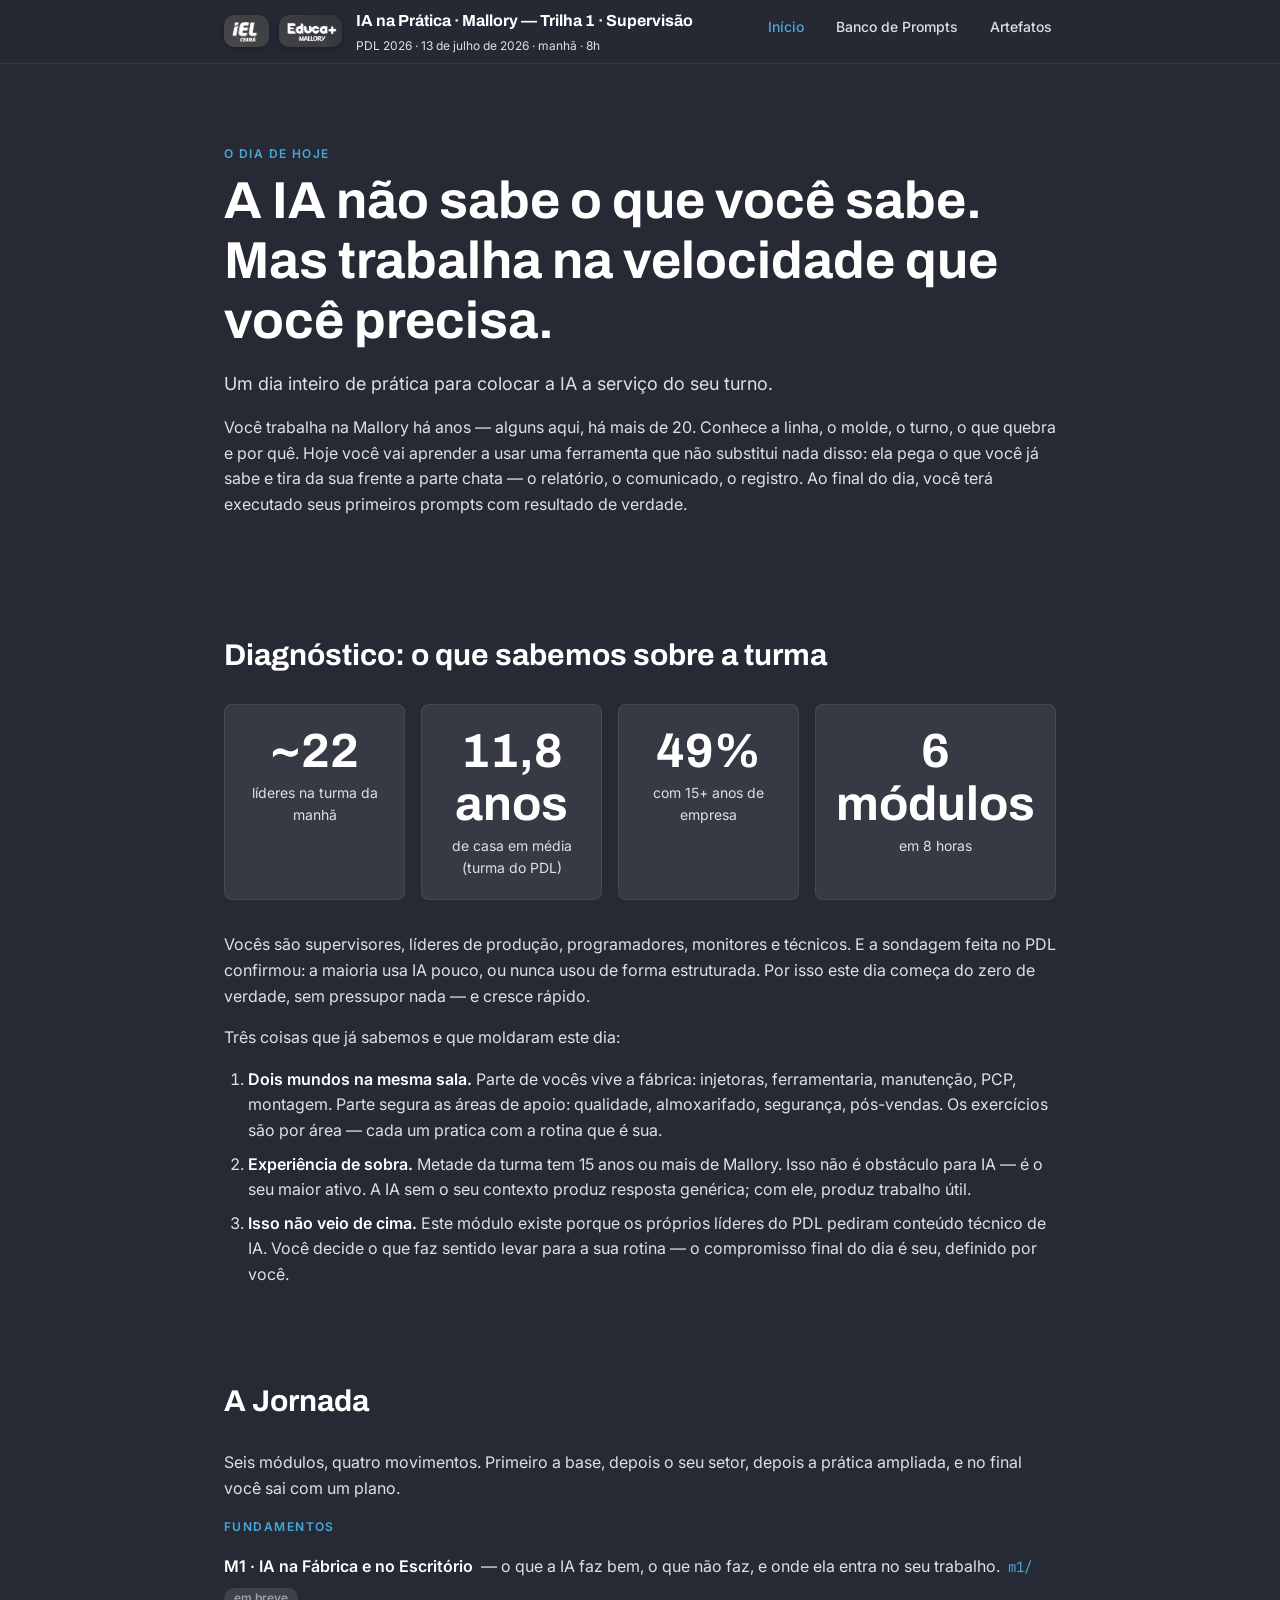
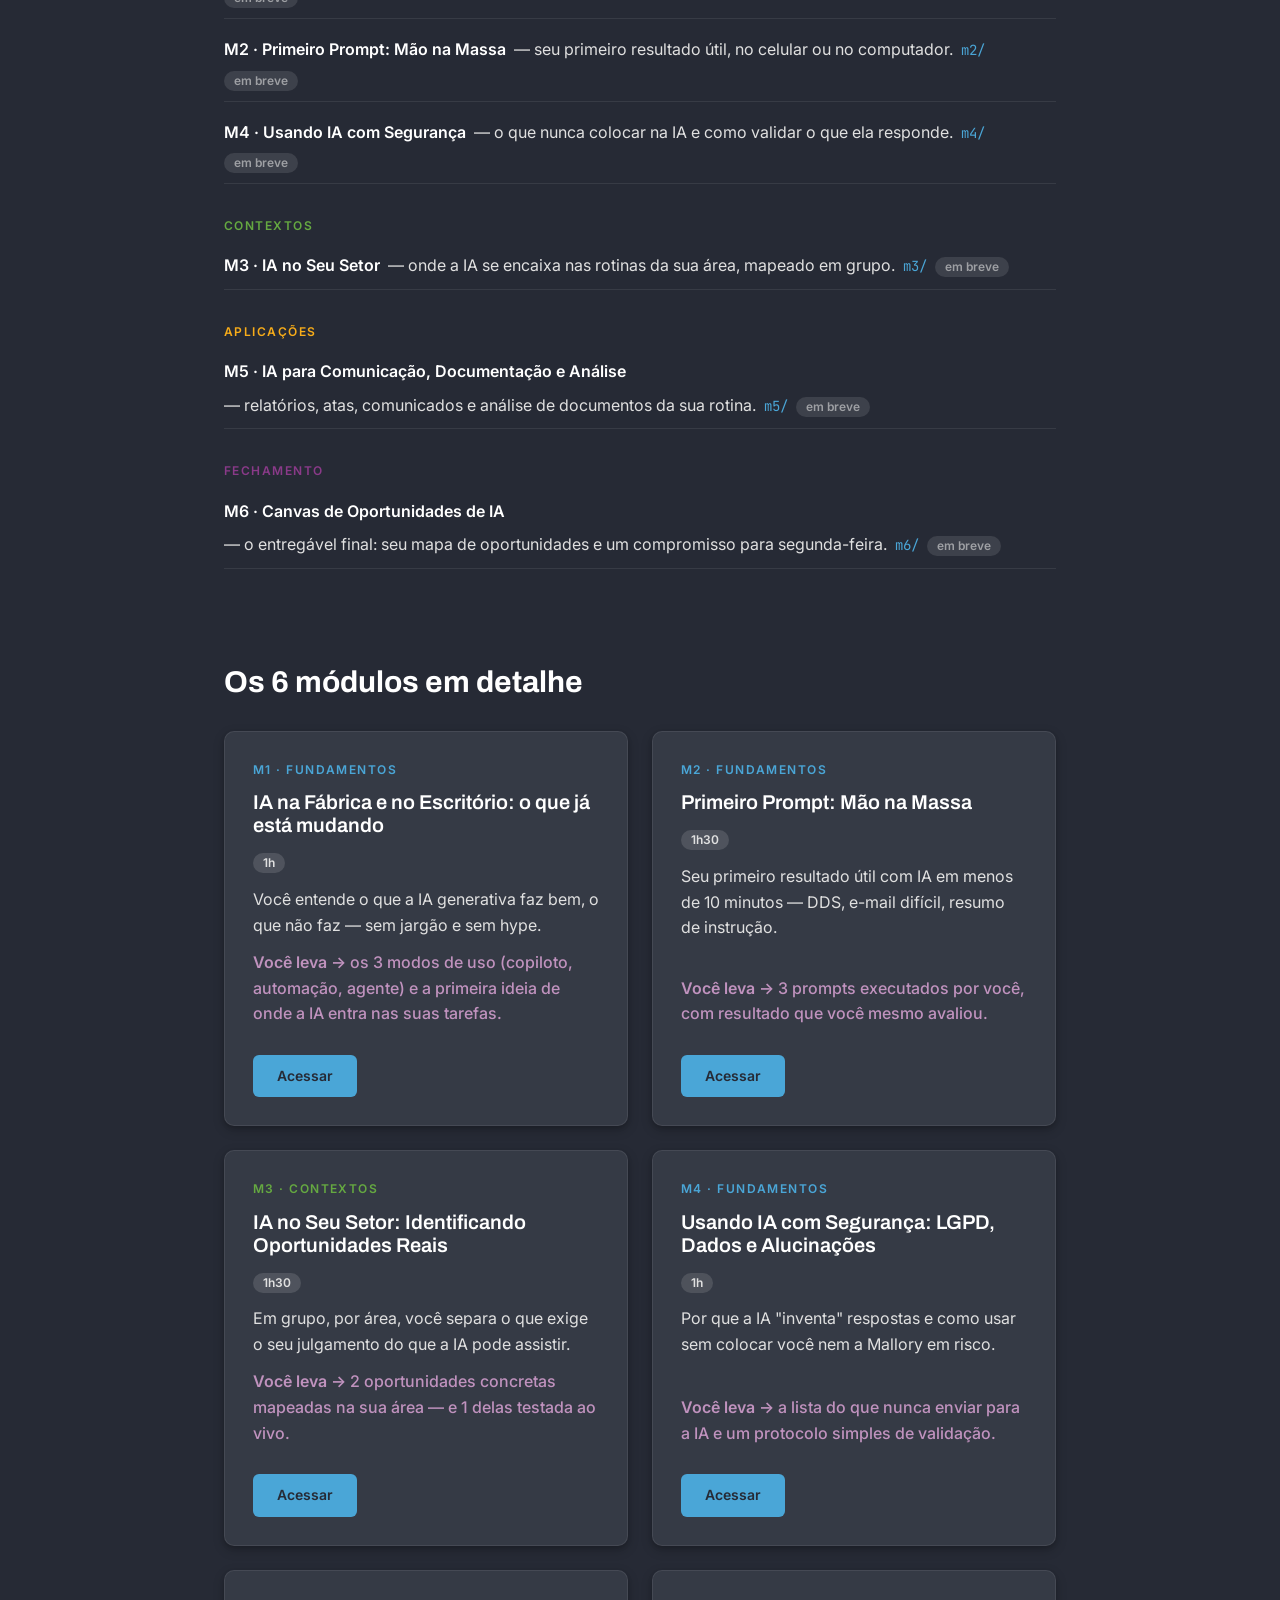
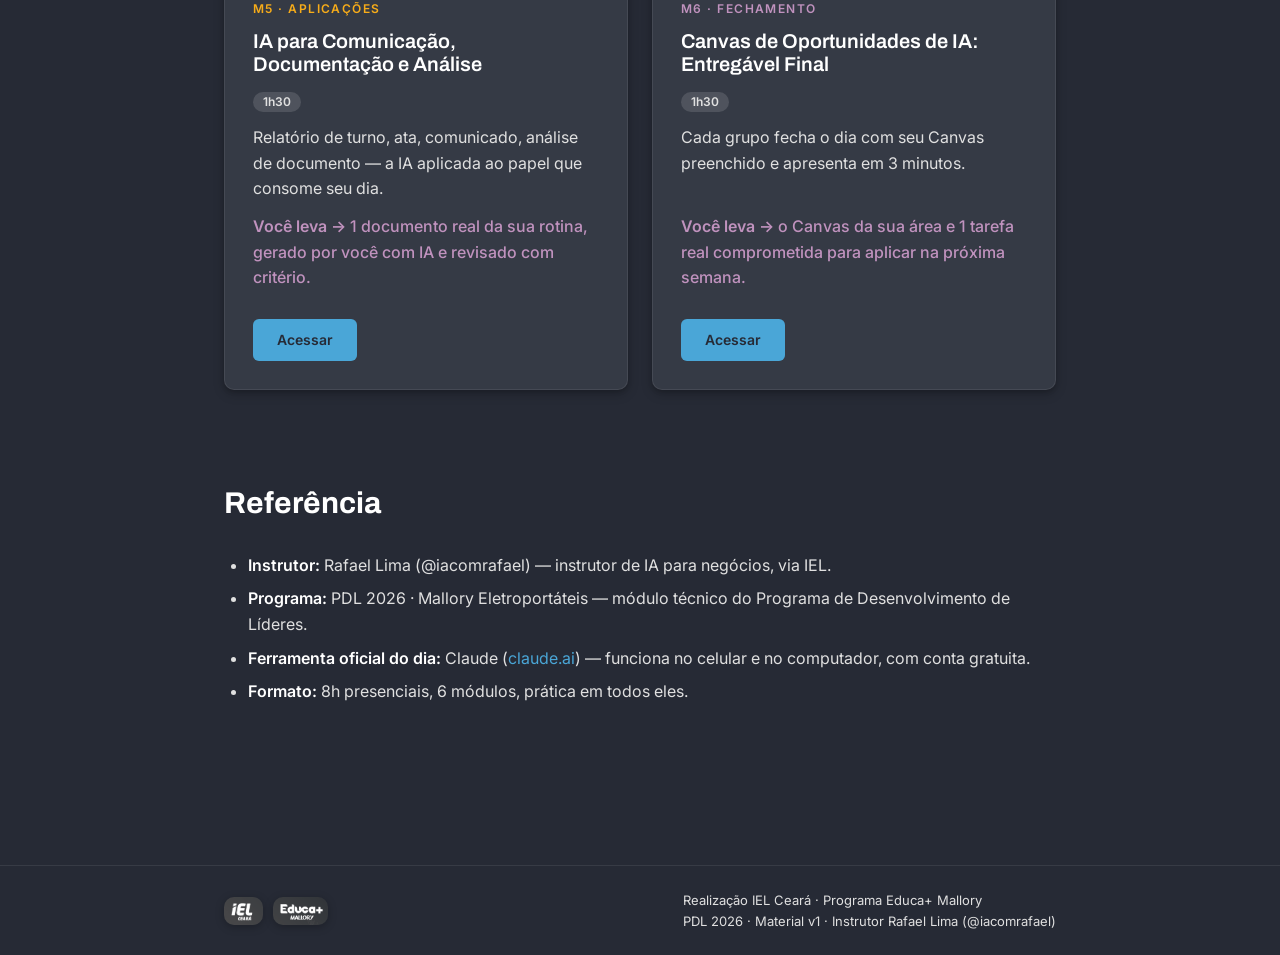
==== index.html @ e2098b71 "chore: primeiro commit — hub, M1, banco de prompts, novo preto Slate, logos IEL/Educa+ Mallory" ====
<!DOCTYPE html>
<html lang="pt-BR">
<head>
  <meta charset="UTF-8">
  <meta name="viewport" content="width=device-width, initial-scale=1.0">
  <title>IA na Prática · Trilha 1 — Supervisão · Mallory PDL 2026</title>
  <link rel="preconnect" href="https://fonts.googleapis.com">
  <link rel="preconnect" href="https://fonts.gstatic.com" crossorigin>
  <link rel="stylesheet" href="https://fonts.googleapis.com/css2?family=Archivo:wght@600;700&family=Inter:wght@400;500;600&family=JetBrains+Mono:wght@400&display=swap">
  <link rel="stylesheet" href="assets/style.css">
</head>
<body>

<header class="site-header">
  <div class="container">
    <div class="site-brand">
      <div class="site-logos">
        <img src="assets/logos/iel-ceara.png" alt="IEL Ceará">
        <img src="assets/logos/educa-mais-mallory.png" alt="Educa+ Mallory">
      </div>
      <div class="site-brand-text">
        <a href="./">IA na Prática · Mallory — Trilha 1 · Supervisão</a>
        <span class="site-meta">PDL 2026 · 13 de julho de 2026 · manhã · 8h</span>
      </div>
    </div>
    <button class="nav-toggle" aria-expanded="false" aria-controls="site-nav">Menu</button>
    <nav class="site-nav" id="site-nav" aria-label="Navegação principal">
      <ul>
        <li><a href="./" aria-current="page">Início</a></li>
        <li><a href="banco-de-prompts/">Banco de Prompts</a></li>
        <li><a href="artefatos/">Artefatos</a></li>
      </ul>
    </nav>
  </div>
</header>

<main>
  <div class="container">

    <section class="section hero hub-hero">
      <span class="eyebrow">O dia de hoje</span>
      <h1>A IA não sabe o que você sabe. Mas trabalha na velocidade que você precisa.</h1>
      <p class="lead">Um dia inteiro de prática para colocar a IA a serviço do seu turno.</p>
      <p>Você trabalha na Mallory há anos — alguns aqui, há mais de 20. Conhece a linha, o molde, o turno, o que quebra e por quê. Hoje você vai aprender a usar uma ferramenta que não substitui nada disso: ela pega o que você já sabe e tira da sua frente a parte chata — o relatório, o comunicado, o registro. Ao final do dia, você terá executado seus primeiros prompts com resultado de verdade.</p>
    </section>

    <section class="section">
      <h2>Diagnóstico: o que sabemos sobre a turma</h2>

      <div class="stats-grid">
        <div class="stat">
          <span class="stat-number">~22</span>
          <span class="stat-label">líderes na turma da manhã</span>
        </div>
        <div class="stat">
          <span class="stat-number">11,8 anos</span>
          <span class="stat-label">de casa em média (turma do PDL)</span>
        </div>
        <div class="stat">
          <span class="stat-number">49%</span>
          <span class="stat-label">com 15+ anos de empresa</span>
        </div>
        <div class="stat">
          <span class="stat-number">6 módulos</span>
          <span class="stat-label">em 8 horas</span>
        </div>
      </div>

      <p>Vocês são supervisores, líderes de produção, programadores, monitores e técnicos. E a sondagem feita no PDL confirmou: a maioria usa IA pouco, ou nunca usou de forma estruturada. Por isso este dia começa do zero de verdade, sem pressupor nada — e cresce rápido.</p>

      <p>Três coisas que já sabemos e que moldaram este dia:</p>

      <ol>
        <li><strong>Dois mundos na mesma sala.</strong> Parte de vocês vive a fábrica: injetoras, ferramentaria, manutenção, PCP, montagem. Parte segura as áreas de apoio: qualidade, almoxarifado, segurança, pós-vendas. Os exercícios são por área — cada um pratica com a rotina que é sua.</li>
        <li><strong>Experiência de sobra.</strong> Metade da turma tem 15 anos ou mais de Mallory. Isso não é obstáculo para IA — é o seu maior ativo. A IA sem o seu contexto produz resposta genérica; com ele, produz trabalho útil.</li>
        <li><strong>Isso não veio de cima.</strong> Este módulo existe porque os próprios líderes do PDL pediram conteúdo técnico de IA. Você decide o que faz sentido levar para a sua rotina — o compromisso final do dia é seu, definido por você.</li>
      </ol>
    </section>

    <section class="section">
      <h2>A Jornada</h2>
      <p>Seis módulos, quatro movimentos. Primeiro a base, depois o seu setor, depois a prática ampliada, e no final você sai com um plano.</p>

      <div class="jornada-grupo group-fundamentos">
        <span class="eyebrow">Fundamentos</span>
        <ul>
          <li><strong>M1 · IA na Fábrica e no Escritório</strong> — o que a IA faz bem, o que não faz, e onde ela entra no seu trabalho. <a href="m1/"><code>m1/</code></a> <span class="badge badge-em-breve">em breve</span></li>
          <li><strong>M2 · Primeiro Prompt: Mão na Massa</strong> — seu primeiro resultado útil, no celular ou no computador. <a href="m2/"><code>m2/</code></a> <span class="badge badge-em-breve">em breve</span></li>
          <li><strong>M4 · Usando IA com Segurança</strong> — o que nunca colocar na IA e como validar o que ela responde. <a href="m4/"><code>m4/</code></a> <span class="badge badge-em-breve">em breve</span></li>
        </ul>
      </div>

      <div class="jornada-grupo group-contextos">
        <span class="eyebrow">Contextos</span>
        <ul>
          <li><strong>M3 · IA no Seu Setor</strong> — onde a IA se encaixa nas rotinas da sua área, mapeado em grupo. <a href="m3/"><code>m3/</code></a> <span class="badge badge-em-breve">em breve</span></li>
        </ul>
      </div>

      <div class="jornada-grupo group-aplicacoes">
        <span class="eyebrow">Aplicações</span>
        <ul>
          <li><strong>M5 · IA para Comunicação, Documentação e Análise</strong> — relatórios, atas, comunicados e análise de documentos da sua rotina. <a href="m5/"><code>m5/</code></a> <span class="badge badge-em-breve">em breve</span></li>
        </ul>
      </div>

      <div class="jornada-grupo group-fechamento">
        <span class="eyebrow">Fechamento</span>
        <ul>
          <li><strong>M6 · Canvas de Oportunidades de IA</strong> — o entregável final: seu mapa de oportunidades e um compromisso para segunda-feira. <a href="m6/"><code>m6/</code></a> <span class="badge badge-em-breve">em breve</span></li>
        </ul>
      </div>
    </section>

    <section class="section">
      <h2>Os 6 módulos em detalhe</h2>

      <div class="cards-grid">

        <article class="card-modulo group-fundamentos">
          <span class="eyebrow">M1 · Fundamentos</span>
          <h3>IA na Fábrica e no Escritório: o que já está mudando</h3>
          <div><span class="badge">1h</span></div>
          <p class="promessa">Você entende o que a IA generativa faz bem, o que não faz — sem jargão e sem hype.</p>
          <p class="voce-leva"><strong>Você leva →</strong> os 3 modos de uso (copiloto, automação, agente) e a primeira ideia de onde a IA entra nas suas tarefas.</p>
          <a class="btn-primary" href="m1/">Acessar</a>
        </article>

        <article class="card-modulo group-fundamentos">
          <span class="eyebrow">M2 · Fundamentos</span>
          <h3>Primeiro Prompt: Mão na Massa</h3>
          <div><span class="badge">1h30</span></div>
          <p class="promessa">Seu primeiro resultado útil com IA em menos de 10 minutos — DDS, e-mail difícil, resumo de instrução.</p>
          <p class="voce-leva"><strong>Você leva →</strong> 3 prompts executados por você, com resultado que você mesmo avaliou.</p>
          <a class="btn-primary" href="m2/">Acessar</a>
        </article>

        <article class="card-modulo group-contextos">
          <span class="eyebrow">M3 · Contextos</span>
          <h3>IA no Seu Setor: Identificando Oportunidades Reais</h3>
          <div><span class="badge">1h30</span></div>
          <p class="promessa">Em grupo, por área, você separa o que exige o seu julgamento do que a IA pode assistir.</p>
          <p class="voce-leva"><strong>Você leva →</strong> 2 oportunidades concretas mapeadas na sua área — e 1 delas testada ao vivo.</p>
          <a class="btn-primary" href="m3/">Acessar</a>
        </article>

        <article class="card-modulo group-fundamentos">
          <span class="eyebrow">M4 · Fundamentos</span>
          <h3>Usando IA com Segurança: LGPD, Dados e Alucinações</h3>
          <div><span class="badge">1h</span></div>
          <p class="promessa">Por que a IA "inventa" respostas e como usar sem colocar você nem a Mallory em risco.</p>
          <p class="voce-leva"><strong>Você leva →</strong> a lista do que nunca enviar para a IA e um protocolo simples de validação.</p>
          <a class="btn-primary" href="m4/">Acessar</a>
        </article>

        <article class="card-modulo group-aplicacoes">
          <span class="eyebrow">M5 · Aplicações</span>
          <h3>IA para Comunicação, Documentação e Análise</h3>
          <div><span class="badge">1h30</span></div>
          <p class="promessa">Relatório de turno, ata, comunicado, análise de documento — a IA aplicada ao papel que consome seu dia.</p>
          <p class="voce-leva"><strong>Você leva →</strong> 1 documento real da sua rotina, gerado por você com IA e revisado com critério.</p>
          <a class="btn-primary" href="m5/">Acessar</a>
        </article>

        <article class="card-modulo group-fechamento">
          <span class="eyebrow">M6 · Fechamento</span>
          <h3>Canvas de Oportunidades de IA: Entregável Final</h3>
          <div><span class="badge">1h30</span></div>
          <p class="promessa">Cada grupo fecha o dia com seu Canvas preenchido e apresenta em 3 minutos.</p>
          <p class="voce-leva"><strong>Você leva →</strong> o Canvas da sua área e 1 tarefa real comprometida para aplicar na próxima semana.</p>
          <a class="btn-primary" href="m6/">Acessar</a>
        </article>

      </div>
    </section>

    <section class="section">
      <h2>Referência</h2>
      <ul>
        <li><strong>Instrutor:</strong> Rafael Lima (@iacomrafael) — instrutor de IA para negócios, via IEL.</li>
        <li><strong>Programa:</strong> PDL 2026 · Mallory Eletroportáteis — módulo técnico do Programa de Desenvolvimento de Líderes.</li>
        <li><strong>Ferramenta oficial do dia:</strong> Claude (<a href="https://claude.ai" target="_blank" rel="noopener">claude.ai</a>) — funciona no celular e no computador, com conta gratuita.</li>
        <li><strong>Formato:</strong> 8h presenciais, 6 módulos, prática em todos eles.</li>
      </ul>
    </section>

  </div>
</main>

<footer class="site-footer">
  <div class="container">
    <div class="site-logos">
      <img src="assets/logos/iel-ceara.png" alt="IEL Ceará">
      <img src="assets/logos/educa-mais-mallory.png" alt="Educa+ Mallory">
    </div>
    <div class="footer-meta">
      Realização IEL Ceará · Programa Educa+ Mallory<br>
      PDL 2026 · Material v1 · Instrutor Rafael Lima (@iacomrafael)
    </div>
  </div>
</footer>

<script src="assets/script.js" defer></script>
</body>
</html>
---- assets/style.css ----
/* ==========================================================================
   IA na Prática · Mallory — Trilha 1 · Supervisão
   Design system: _shared/design-system.md (fonte de verdade)
   Organização: 1.Reset · 2.Variáveis · 3.Tipografia · 4.Layout ·
                5.Componentes · 6.Utilitários · 7.Media queries · 8.Print
   ========================================================================== */

/* ==========================================================================
   1. RESET
   ========================================================================== */

*,
*::before,
*::after {
  box-sizing: border-box;
  margin: 0;
  padding: 0;
}

html {
  -webkit-text-size-adjust: 100%;
  scroll-behavior: smooth;
}

img {
  max-width: 100%;
  display: block;
}

button {
  font: inherit;
  cursor: pointer;
  border: none;
  background: none;
  color: inherit;
}

table {
  border-collapse: collapse;
  width: 100%;
}

/* ==========================================================================
   2. VARIÁVEIS — paleta PDL Mallory (design-system §2)
   ========================================================================== */

:root {
  /* Fundo e Textos */
  --bg-dark: #262A35;   /* Slate — opção C do mockup, aprovada 11/07/2026 */
  --bg-light: #353A45;
  --bg-card: rgba(255, 255, 255, .045);
  --text-primary: #FFFFFF;
  --text-secondary: #E0E0E0;

  /* Cores de Destaque (Linha Colorida PDL) */
  --accent-blue: #4AA6D7;
  --accent-green: #65A941;
  --accent-red: #D72C35;
  --accent-yellow: #F7AC19;
  --accent-purple: #8A3A89;

  /* Derivadas por mistura (permitido: mistura, não hex novo — design-system §8) */
  /* Roxo e vermelho não passam AA como texto pequeno no dark (§7) — versões claras p/ texto */
  --purple-text: color-mix(in oklab, var(--accent-purple) 55%, white);
  --red-text: color-mix(in oklab, var(--accent-red) 65%, white);

  --border-subtle: rgba(255, 255, 255, .08);

  /* Superfície — sombras e raios (design-system §2b, padrão Cirilo adaptado pro dark) */
  --shadow-sm: 0 1px 2px rgba(0, 0, 0, .20), 0 1px 3px rgba(0, 0, 0, .15);
  --shadow-md: 0 4px 12px rgba(0, 0, 0, .20), 0 2px 4px rgba(0, 0, 0, .15);
  --shadow-lg: 0 12px 32px rgba(0, 0, 0, .30), 0 4px 12px rgba(0, 0, 0, .20);
  --radius-sm: 6px;
  --radius: 10px;
  --radius-lg: 14px;

  /* Tipografia */
  --font-title: "Archivo", system-ui, sans-serif;
  --font-body: "Inter", system-ui, sans-serif;
  --font-mono: "JetBrains Mono", ui-monospace, monospace;
}

/* ==========================================================================
   3. TIPOGRAFIA — escala design-system §4 (base 16px)
   ========================================================================== */

body {
  font-family: var(--font-body);
  font-size: 16px;
  font-weight: 400;
  line-height: 1.6;
  color: var(--text-secondary);
  background-color: var(--bg-dark);
  -webkit-font-smoothing: antialiased;
  -moz-osx-font-smoothing: grayscale;
}

h1,
h2,
h3,
h4 {
  font-family: var(--font-title);
  color: var(--text-primary);
  line-height: 1.15;
}

h1 { font-size: 32px; font-weight: 700; }   /* módulos; hub sobe via .hero */
h2 { font-size: 30px; font-weight: 700; }
h3 { font-size: 24px; font-weight: 600; }
h4 { font-size: 19px; font-weight: 600; }

h5,
h6 {
  font-family: var(--font-body);
  font-size: 16px;
  font-weight: 600;
  color: var(--text-primary);
}

p {
  margin-bottom: 16px;
}

strong {
  color: var(--text-primary);
  font-weight: 600;
}

small,
.text-small {
  font-size: 14px;
}

.eyebrow {
  font-family: var(--font-body);
  font-size: 12px;
  font-weight: 600;
  text-transform: uppercase;
  letter-spacing: .12em;
  display: block;
  margin-bottom: 8px;
  color: var(--accent-blue);
}

code {
  font-family: var(--font-mono);
  font-size: 14px;
}

a {
  color: var(--accent-blue);
  text-decoration: none;
}

a:hover {
  text-decoration: underline;
}

ul,
ol {
  padding-left: 24px;
  margin-bottom: 16px;
}

li {
  margin-bottom: 8px;
}

/* Foco visível (design-system §7) */
:focus-visible {
  outline: 2px solid var(--accent-blue);
  outline-offset: 2px;
}

/* ==========================================================================
   4. LAYOUT — container, header, footer, seções
   ========================================================================== */

.container {
  max-width: 880px;
  margin: 0 auto;
  padding: 0 24px;
}

/* --- Site header (sticky) --- */

.site-header {
  position: sticky;
  top: 0;
  z-index: 100;
  background-color: rgba(38, 42, 53, .92);
  -webkit-backdrop-filter: blur(8px);
  backdrop-filter: blur(8px);
  border-bottom: 1px solid var(--border-subtle);
}

.site-header .container {
  display: flex;
  align-items: center;
  justify-content: space-between;
  gap: 16px;
  min-height: 60px;
  flex-wrap: wrap;
  padding-top: 8px;
  padding-bottom: 8px;
}

.site-brand {
  display: flex;
  flex-direction: row;
  align-items: center;
  gap: 14px;
  flex-wrap: wrap;
}

/* Logos institucionais (design-system §9) */
.site-logos {
  display: flex;
  align-items: center;
  gap: 10px;
  flex-shrink: 0;
}

.site-logos img {
  height: 32px;
  width: auto;
  display: block;
  border-radius: 10px;
  box-shadow: 0 2px 8px rgba(0, 0, 0, .25);
}

.site-brand-text {
  display: flex;
  flex-direction: column;
  gap: 2px;
}

.site-brand a {
  font-family: var(--font-title);
  font-size: 16px;
  font-weight: 700;
  color: var(--text-primary);
}

.site-brand a:hover {
  text-decoration: none;
  color: var(--accent-blue);
}

.site-brand .site-meta {
  font-size: 12px;
  color: var(--text-secondary);
}

.nav-toggle {
  display: inline-flex;
  align-items: center;
  gap: 8px;
  padding: 8px 12px;
  border: 1px solid var(--border-subtle);
  border-radius: 6px;
  color: var(--text-primary);
  font-size: 14px;
}

.site-nav {
  display: none;
  width: 100%;
  padding: 8px 0 12px;
}

.site-nav.is-open {
  display: block;
}

.site-nav ul {
  list-style: none;
  padding: 0;
  margin: 0;
  display: flex;
  flex-direction: column;
  gap: 4px;
}

.site-nav a {
  display: block;
  padding: 8px 4px;
  color: var(--text-secondary);
  font-size: 14px;
  font-weight: 500;
}

.site-nav a:hover,
.site-nav a[aria-current="page"] {
  color: var(--accent-blue);
  text-decoration: none;
}

/* --- Seções e ritmo (design-system §6) --- */

main {
  padding-top: 40px;
  padding-bottom: 64px;
}

.section {
  margin-bottom: 64px;
}

.section > h2 {
  margin-bottom: 32px;
}

/* --- Hero --- */

.hero {
  padding: 24px 0 8px;
}

.hero h1 {
  margin-bottom: 20px;
}

.hero .lead {
  font-size: 18px;
  color: var(--text-secondary);
}

.hub-hero h1 {
  font-size: 40px;
}

/* Badges de metadados do módulo (linha sob o h1) */
.page-meta {
  display: flex;
  flex-wrap: wrap;
  gap: 8px;
  margin: 16px 0;
}

/* --- Site footer --- */

.site-footer {
  border-top: 1px solid var(--border-subtle);
  padding: 24px 0;
  font-size: 14px;
  color: var(--text-secondary);
}

.site-footer .container {
  display: flex;
  justify-content: space-between;
  align-items: center;
  gap: 16px;
  flex-wrap: wrap;
}

.site-footer .site-logos img {
  height: 28px;
}

.footer-meta {
  font-size: 13px;
}

/* --- Navegação prev/next do módulo --- */

.module-nav {
  display: flex;
  flex-direction: column;
  gap: 12px;
  margin-top: 48px;
  padding-top: 24px;
  border-top: 1px solid var(--border-subtle);
}

.module-nav a {
  display: block;
  padding: 12px 16px;
  background-color: var(--bg-light);
  border: 1px solid var(--border-subtle);
  border-radius: 6px;
}

.module-nav a:hover {
  text-decoration: none;
  border-color: var(--accent-blue);
}

.module-nav .nav-label {
  display: block;
  font-size: 12px;
  color: var(--text-secondary);
  text-transform: uppercase;
  letter-spacing: .12em;
  font-weight: 600;
}

.module-nav .nav-title {
  color: var(--text-primary);
  font-weight: 500;
}

.module-nav-secondary {
  display: flex;
  gap: 16px;
  justify-content: center;
  margin-top: 16px;
  font-size: 14px;
}

/* ==========================================================================
   5. COMPONENTES CANÔNICOS (design-system §5)
   ========================================================================== */

/* --- 5.1 Card de módulo (hub) --- */

.cards-grid {
  display: grid;
  grid-template-columns: 1fr;
  gap: 24px;
}

.card-modulo {
  position: relative;
  background-color: var(--bg-light);
  border: 1px solid var(--border-subtle);
  border-radius: var(--radius);
  padding: 28px;
  display: flex;
  flex-direction: column;
  gap: 12px;
  overflow: hidden;
  box-shadow: var(--shadow-md);
  transition: transform .2s ease, box-shadow .2s ease;
}

/* Linha superior na cor do grupo — desenha da esquerda no hover */
.card-modulo::before {
  content: "";
  position: absolute;
  top: 0;
  left: 0;
  height: 3px;
  width: 100%;
  background-color: var(--group-color, var(--accent-blue));
  transform: scaleX(0);
  transform-origin: left;
  transition: transform .2s ease;
}

.card-modulo:hover {
  transform: translateY(-4px);
  box-shadow: var(--shadow-lg);
}

.card-modulo:hover::before {
  transform: scaleX(1);
}

.card-modulo .eyebrow {
  color: var(--group-color, var(--accent-blue));
  margin-bottom: 0;
}

.card-modulo h3 {
  font-size: 20px;
}

.card-modulo .promessa {
  margin-bottom: 0;
  flex-grow: 1;
}

/* Cores por grupo narrativo (ver goal-4a-report, decisão de mapeamento) */
.group-fundamentos { --group-color: var(--accent-blue); }
.group-contextos   { --group-color: var(--accent-green); }
.group-aplicacoes  { --group-color: var(--accent-yellow); }
.group-fechamento  { --group-color: var(--accent-purple); }

/* Roxo cru não passa AA como texto pequeno — eyebrow do grupo Fechamento usa a mistura clara */
.group-fechamento .eyebrow { color: var(--purple-text); }

/* Linha "Você leva →" — sempre em roxo claro (mistura AA — design-system §7) */
.voce-leva {
  color: var(--purple-text);
  font-weight: 500;
}

.voce-leva strong {
  color: var(--purple-text);
}

/* --- 5.2 Card de prompt (PCTFL) --- */

.card-prompt {
  background-color: var(--bg-light);
  border-left: 3px solid var(--accent-blue);
  border-radius: 0 6px 6px 0;
  padding: 24px;
  margin: 32px 0;
}

.card-prompt h3,
.card-prompt h4 {
  margin-bottom: 12px;
}

.card-prompt .prompt-meta {
  margin: 0 0 16px;
  font-size: 14px;
}

.card-prompt .prompt-meta dt {
  float: left;
  clear: left;
  margin-right: 6px;
  font-weight: 600;
  color: var(--text-primary);
}

.card-prompt .prompt-meta dd {
  margin-bottom: 4px;
  overflow: hidden;
}

.prompt-box {
  position: relative;
  margin: 16px 0;
}

.prompt-box pre {
  background-color: var(--bg-dark);
  border: 1px solid var(--border-subtle);
  border-radius: 6px;
  padding: 20px;
  padding-top: 44px;
  overflow-x: auto;
  font-family: var(--font-mono);
  font-size: 14px;
  line-height: 1.55;
  color: var(--text-secondary);
}

.prompt-marker {
  color: var(--accent-blue);
  font-weight: 600;
}

.btn-copy {
  position: absolute;
  top: 10px;
  right: 10px;
  padding: 6px 14px;
  font-size: 12px;
  font-weight: 600;
  text-transform: uppercase;
  letter-spacing: .08em;
  color: var(--accent-blue);
  background-color: rgba(74, 166, 215, .15);
  border: 1px solid var(--accent-blue);
  border-radius: 999px;
  transition: background-color .15s ease, color .15s ease;
}

.btn-copy:hover {
  background-color: var(--accent-blue);
  color: var(--bg-dark);
}

.btn-copy.copied {
  color: var(--bg-dark);
  background-color: var(--accent-green);
  border-color: var(--accent-green);
}

.card-prompt .como-avaliar {
  margin-bottom: 0;
  font-size: 14px;
  color: var(--text-secondary);
}

/* --- 5.3 Callout box (4 variantes) --- */

.callout {
  background-color: var(--bg-light);
  border-left: 3px solid var(--accent-blue);
  border-radius: 0 var(--radius-sm) var(--radius-sm) 0;
  padding: 20px;
  margin: 32px 0;
  box-shadow: var(--shadow-sm);
}

.callout > :last-child {
  margin-bottom: 0;
}

.callout .callout-title {
  font-size: 12px;
  font-weight: 600;
  text-transform: uppercase;
  letter-spacing: .12em;
  margin-bottom: 12px;
  color: var(--accent-blue);
}

.callout-info { border-left-color: var(--accent-blue); }
.callout-info .callout-title { color: var(--accent-blue); }

.callout-aviso { border-left-color: var(--accent-red); }
.callout-aviso .callout-title { color: var(--red-text); }

.callout-alucinacao { border-left-color: var(--accent-yellow); }
.callout-alucinacao .callout-title { color: var(--accent-yellow); }

.callout-marco { border-left-color: var(--accent-purple); }
.callout-marco .callout-title { color: var(--purple-text); }

.callout table {
  margin: 16px 0;
}

/* --- 5.4 Badge de status --- */

.badge {
  display: inline-block;
  font-size: 12px;
  font-weight: 600;
  line-height: 1;
  padding: 4px 10px;
  border-radius: 999px;
  background-color: rgba(224, 224, 224, .15);
  color: var(--text-secondary);
}

.badge-disponivel {
  background-color: rgba(101, 169, 65, .15);
  color: var(--accent-green);
}

.badge-em-breve {
  background-color: rgba(224, 224, 224, .12);
  color: rgba(224, 224, 224, .6);
}

.badge-cowork {
  background-color: rgba(138, 58, 137, .18);
  color: var(--purple-text);
}

.badge-hands-on {
  background-color: rgba(74, 166, 215, .15);
  color: var(--accent-blue);
}

/* --- 5.5 Tabela "Aplicar × NÃO Aplicar" --- */

.table-aplicar {
  margin: 32px 0;
}

.table-aplicar th,
.table-aplicar td {
  padding: 12px 16px;
  text-align: left;
  vertical-align: top;
  border: 1px solid var(--border-subtle);
  width: 50%;
}

.table-aplicar th {
  font-size: 12px;
  font-weight: 600;
  text-transform: uppercase;
  letter-spacing: .12em;
  color: var(--text-primary);
}

.table-aplicar th:first-child { background-color: rgba(101, 169, 65, .25); }
.table-aplicar th:last-child  { background-color: rgba(215, 44, 53, .25); }

.table-aplicar td {
  background-color: var(--bg-light);
  font-size: 15px;
}

.table-aplicar td:first-child::before {
  content: "✓ ";
  color: var(--accent-green);
  font-weight: 700;
}

.table-aplicar td:last-child::before {
  content: "✗ ";
  color: var(--red-text);
  font-weight: 700;
}

/* --- 5.6 Timeline "3 tempos" --- */

.timeline-3-tempos {
  display: flex;
  flex-direction: column;
  gap: 8px;
  margin: 32px 0;
}

.timeline-3-tempos .tempo {
  background-color: var(--bg-light);
  border: 1px solid var(--border-subtle);
  border-radius: 6px;
  padding: 20px;
  flex: 1;
}

.timeline-3-tempos .tempo-label {
  display: block;
  font-size: 12px;
  font-weight: 600;
  text-transform: uppercase;
  letter-spacing: .12em;
  color: var(--accent-blue);
  margin-bottom: 8px;
}

.timeline-3-tempos .tempo p {
  margin-bottom: 0;
  font-size: 15px;
}

/* Terceiro tempo = o marco: label e borda em roxo */
.timeline-3-tempos .tempo-saida {
  border-color: var(--accent-purple);
}

.timeline-3-tempos .tempo-saida .tempo-label {
  color: var(--purple-text);
}

.timeline-3-tempos .tempo-arrow {
  color: var(--text-secondary);
  text-align: center;
  font-size: 18px;
  line-height: 1;
  align-self: center;
}

/* ==========================================================================
   5b. COMPONENTES DA PÁGINA (goal 4a — não estavam no design-system)
   ========================================================================== */

/* --- Stats do diagnóstico (hub) --- */

.stats-grid {
  display: grid;
  grid-template-columns: 1fr;
  gap: 16px;
  margin: 32px 0;
}

.stat {
  background-color: var(--bg-light);
  border: 1px solid var(--border-subtle);
  border-radius: 8px;
  padding: 20px;
  text-align: center;
}

.stat .stat-number {
  display: block;
  font-family: var(--font-title);
  font-size: 48px;
  font-weight: 700;
  color: var(--text-primary);
  line-height: 1.1;
}

.stat .stat-label {
  display: block;
  font-size: 14px;
  color: var(--text-secondary);
  margin-top: 4px;
}

/* --- Jornada (grupos narrativos, hub) --- */

.jornada-grupo {
  margin-bottom: 32px;
}

.jornada-grupo .eyebrow {
  color: var(--group-color, var(--accent-blue));
}

.jornada-grupo ul {
  list-style: none;
  padding: 0;
}

.jornada-grupo li {
  padding: 10px 0;
  border-bottom: 1px solid var(--border-subtle);
  display: flex;
  flex-wrap: wrap;
  align-items: baseline;
  gap: 8px;
}

/* --- Contrato do módulo --- */

.contrato {
  background-color: var(--bg-light);
  border: 1px solid var(--border-subtle);
  border-radius: 8px;
  padding: 28px;
  margin: 32px 0;
}

.contrato p {
  margin-bottom: 12px;
}

.contrato p:last-child {
  margin-bottom: 0;
}

.contrato .tempo-leitura {
  font-size: 14px;
  color: var(--text-secondary);
}

/* --- Conceito em 5 pontos --- */

.point-numbered {
  display: flex;
  gap: 20px;
  margin-bottom: 32px;
}

.point-numbered .point-number {
  flex-shrink: 0;
  width: 44px;
  height: 44px;
  display: flex;
  align-items: center;
  justify-content: center;
  font-family: var(--font-title);
  font-size: 22px;
  font-weight: 700;
  color: var(--accent-blue);
  border: 2px solid var(--accent-blue);
  border-radius: 50%;
}

.point-numbered h3 {
  font-size: 19px;
  margin-bottom: 8px;
}

.point-numbered p:last-child {
  margin-bottom: 0;
}

/* --- Exercício em 2 camadas --- */

.exercise-block {
  background-color: var(--bg-light);
  border: 1px solid var(--border-subtle);
  border-radius: 8px;
  padding: 28px;
  margin: 24px 0;
}

.exercise-block h3 {
  font-size: 20px;
  margin-bottom: 16px;
}

.exercise-block ol {
  margin-bottom: 16px;
}

.exercise-block > :last-child {
  margin-bottom: 0;
}

/* --- Tabelas comuns (anti-padrões, diagnóstico etc.) --- */

.table-wrap {
  overflow-x: auto;
  margin: 32px 0;
}

table.table-default th,
table.table-default td {
  padding: 12px 16px;
  text-align: left;
  vertical-align: top;
  border: 1px solid var(--border-subtle);
  font-size: 15px;
}

table.table-default th {
  font-size: 12px;
  font-weight: 600;
  text-transform: uppercase;
  letter-spacing: .12em;
  color: var(--text-primary);
  background-color: var(--bg-light);
}

table.table-default td {
  background-color: var(--bg-light);
}

/* Coluna "Como corrigir" — destaque verde (correção = caminho certo) */
table.table-erros td:last-child {
  border-left: 2px solid var(--accent-green);
}

/* --- TOC do banco --- */

.toc {
  background-color: var(--bg-light);
  border: 1px solid var(--border-subtle);
  border-radius: 8px;
  padding: 24px;
  margin: 32px 0;
  font-size: 14px;
}

.toc .eyebrow {
  margin-bottom: 12px;
}

.toc ul {
  list-style: none;
  padding: 0;
  margin: 0;
  display: flex;
  flex-wrap: wrap;
  gap: 8px 20px;
}

.toc li {
  margin-bottom: 0;
}

/* --- Bloco "como usar" (banco) --- */

.guia-bloco {
  background-color: var(--bg-light);
  border: 1px solid var(--border-subtle);
  border-radius: 8px;
  padding: 24px;
  margin: 24px 0;
}

.guia-bloco > :last-child {
  margin-bottom: 0;
}

/* Títulos de área do banco — heading com estilo eyebrow + respiro entre áreas */
h3.eyebrow {
  font-size: 13px;
  margin-top: 56px;
  margin-bottom: 16px;
  color: var(--accent-blue);
}

/* --- Botões --- */

.btn-primary {
  display: inline-block;
  padding: 10px 24px;
  font-size: 14px;
  font-weight: 600;
  color: var(--bg-dark);
  background-color: var(--accent-blue);
  border-radius: 6px;
  align-self: flex-start;
  transition: filter .15s ease;
}

.btn-primary:hover {
  text-decoration: none;
  filter: brightness(1.1);
}

/* ==========================================================================
   6. UTILITÁRIOS — semântica de cores (design-system §3)
   ========================================================================== */

.accent-blue   { color: var(--accent-blue); }
.accent-green  { color: var(--accent-green); }
.accent-yellow { color: var(--accent-yellow); }
/* Vermelho e roxo como texto: apenas as versões claras (design-system §7) */
.accent-red    { color: var(--red-text); }
.accent-purple { color: var(--purple-text); }

.border-blue   { border-color: var(--accent-blue); }
.border-green  { border-color: var(--accent-green); }
.border-red    { border-color: var(--accent-red); }
.border-yellow { border-color: var(--accent-yellow); }
.border-purple { border-color: var(--accent-purple); }

.bg-blue-soft   { background-color: rgba(74, 166, 215, .15); }
.bg-green-soft  { background-color: rgba(101, 169, 65, .15); }
.bg-red-soft    { background-color: rgba(215, 44, 53, .15); }
.bg-yellow-soft { background-color: rgba(247, 172, 25, .15); }
.bg-purple-soft { background-color: rgba(138, 58, 137, .15); }

.text-secondary { color: var(--text-secondary); }
.text-center { text-align: center; }

/* ==========================================================================
   7. MEDIA QUERIES — mobile-first (breakpoints 640px / 900px)
   ========================================================================== */

@media (min-width: 640px) {
  .stats-grid {
    grid-template-columns: repeat(2, 1fr);
  }

  .module-nav {
    flex-direction: row;
    justify-content: space-between;
  }

  .module-nav a {
    max-width: 48%;
  }

  .module-nav .nav-next {
    text-align: right;
    margin-left: auto;
  }
}

@media (min-width: 900px) {
  h1 { font-size: 40px; }
  .hub-hero h1 { font-size: 52px; }

  main {
    padding-top: 56px;
  }

  .section {
    margin-bottom: 96px;
  }

  /* Nav inline no desktop; hamburger some */
  .nav-toggle {
    display: none;
  }

  .site-nav {
    display: block;
    width: auto;
    padding: 0;
  }

  .site-nav ul {
    flex-direction: row;
    gap: 24px;
  }

  .cards-grid {
    grid-template-columns: repeat(2, 1fr);
  }

  .stats-grid {
    grid-template-columns: repeat(4, 1fr);
  }

  .timeline-3-tempos {
    flex-direction: row;
    align-items: stretch;
    gap: 0;
  }

  .timeline-3-tempos .tempo-arrow {
    padding: 0 12px;
  }
}

/* Movimento reduzido (design-system §7) */
@media (prefers-reduced-motion: reduce) {
  html {
    scroll-behavior: auto;
  }

  *,
  *::before,
  *::after {
    transition: none !important;
    animation: none !important;
  }

  .card-modulo:hover {
    transform: none;
  }
}

/* ==========================================================================
   8. PRINT — folha limpa em A4 (goal 4a §4.1)
   ========================================================================== */

@media print {
  body {
    background: #fff;
    color: #000;
    font-size: 12pt;
  }

  .site-header,
  .site-footer,
  .site-nav,
  .site-logos,
  .nav-toggle,
  .btn-copy,
  .btn-primary,
  .module-nav,
  .module-nav-secondary,
  .toc {
    display: none !important;
  }

  h1, h2, h3, h4, strong {
    color: #000;
  }

  h2 {
    page-break-before: always;
  }

  main > .hero h1 + * {
    page-break-before: avoid;
  }

  p, li {
    color: #000;
  }

  a {
    color: #000;
    text-decoration: underline;
  }

  .card-modulo,
  .card-prompt,
  .callout,
  .contrato,
  .exercise-block,
  .guia-bloco,
  .stat,
  .timeline-3-tempos .tempo,
  table.table-default th,
  table.table-default td,
  .table-aplicar td {
    background: #fff !important;
    color: #000;
    border-color: #999;
  }

  .prompt-box pre {
    background: #fff;
    color: #000;
    border: 1px solid #999;
    padding-top: 20px;
    white-space: pre-wrap;
    overflow: visible;
  }

  .prompt-marker {
    color: #000;
  }

  .callout .callout-title,
  .timeline-3-tempos .tempo-label,
  .eyebrow,
  .voce-leva,
  .voce-leva strong,
  .accent-blue,
  .accent-green,
  .accent-yellow,
  .accent-red,
  .accent-purple {
    color: #000;
  }

  .card-prompt,
  .callout {
    page-break-inside: avoid;
  }
}
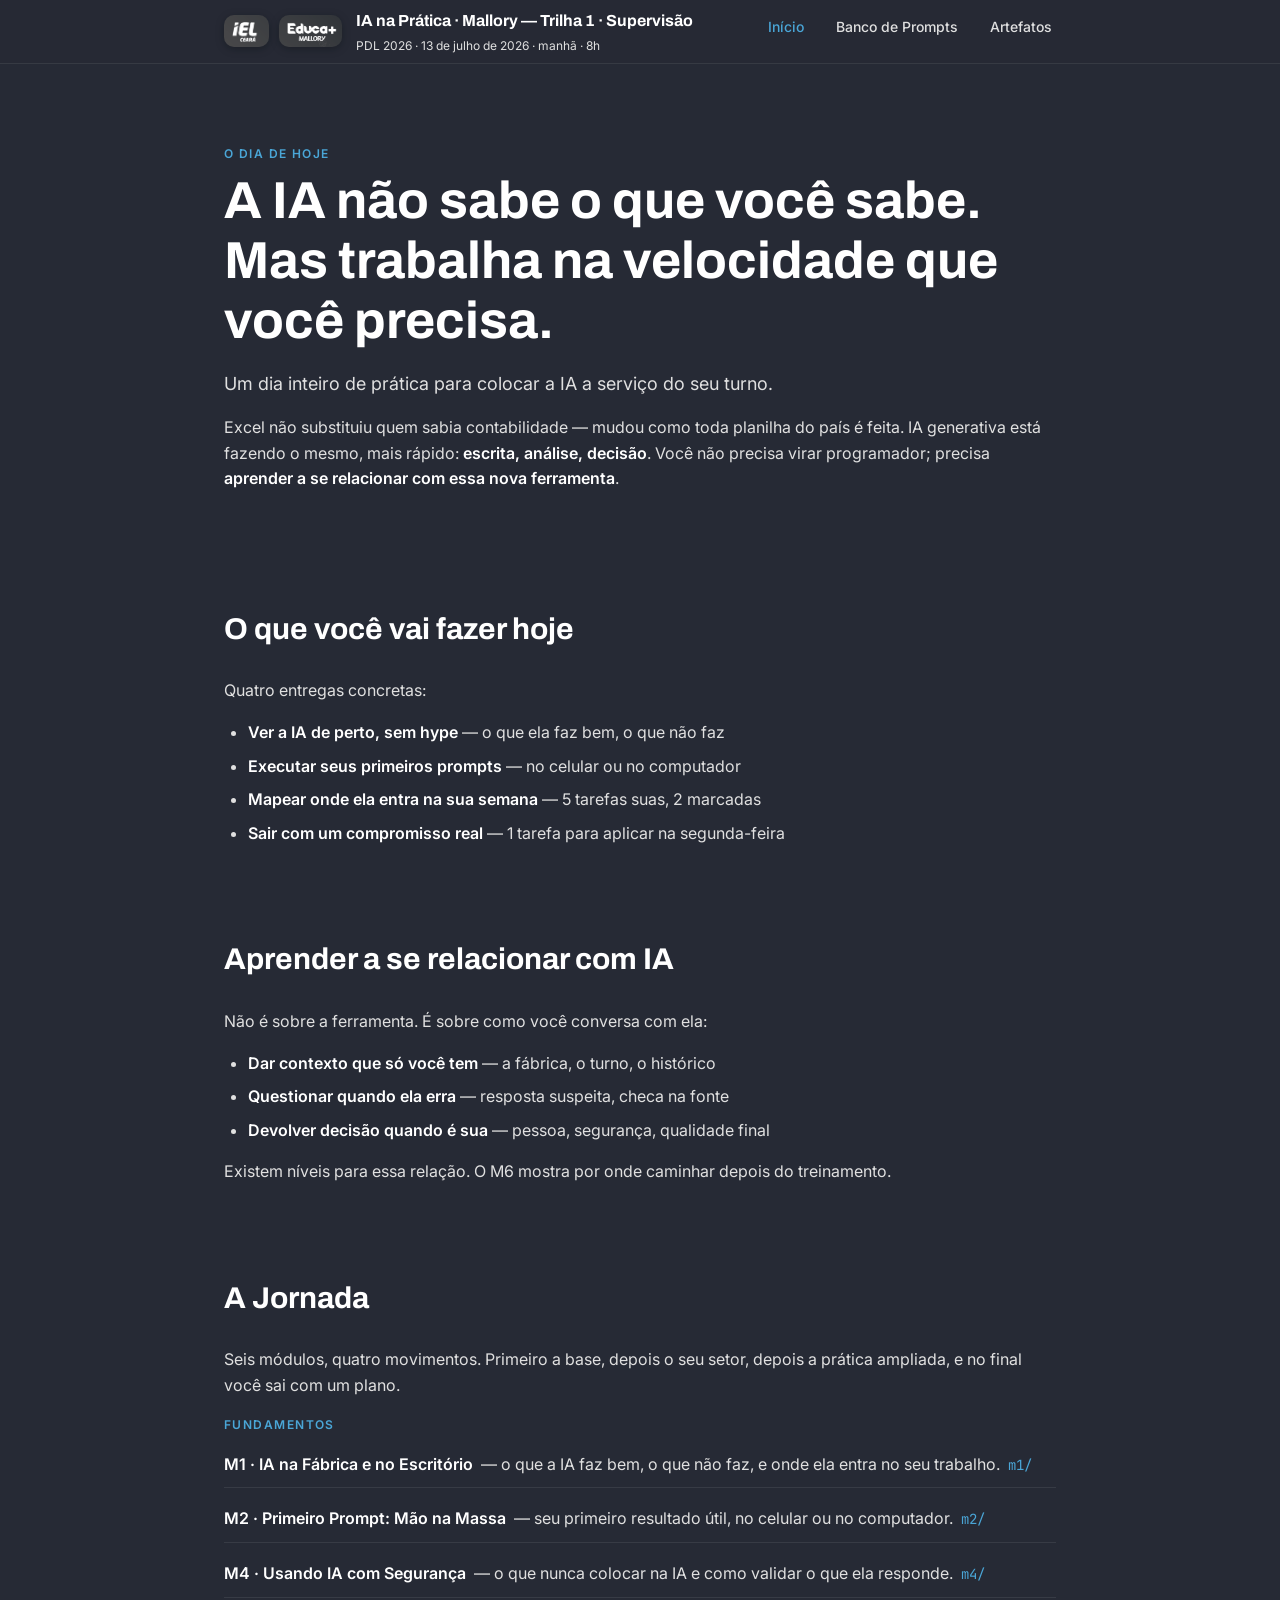
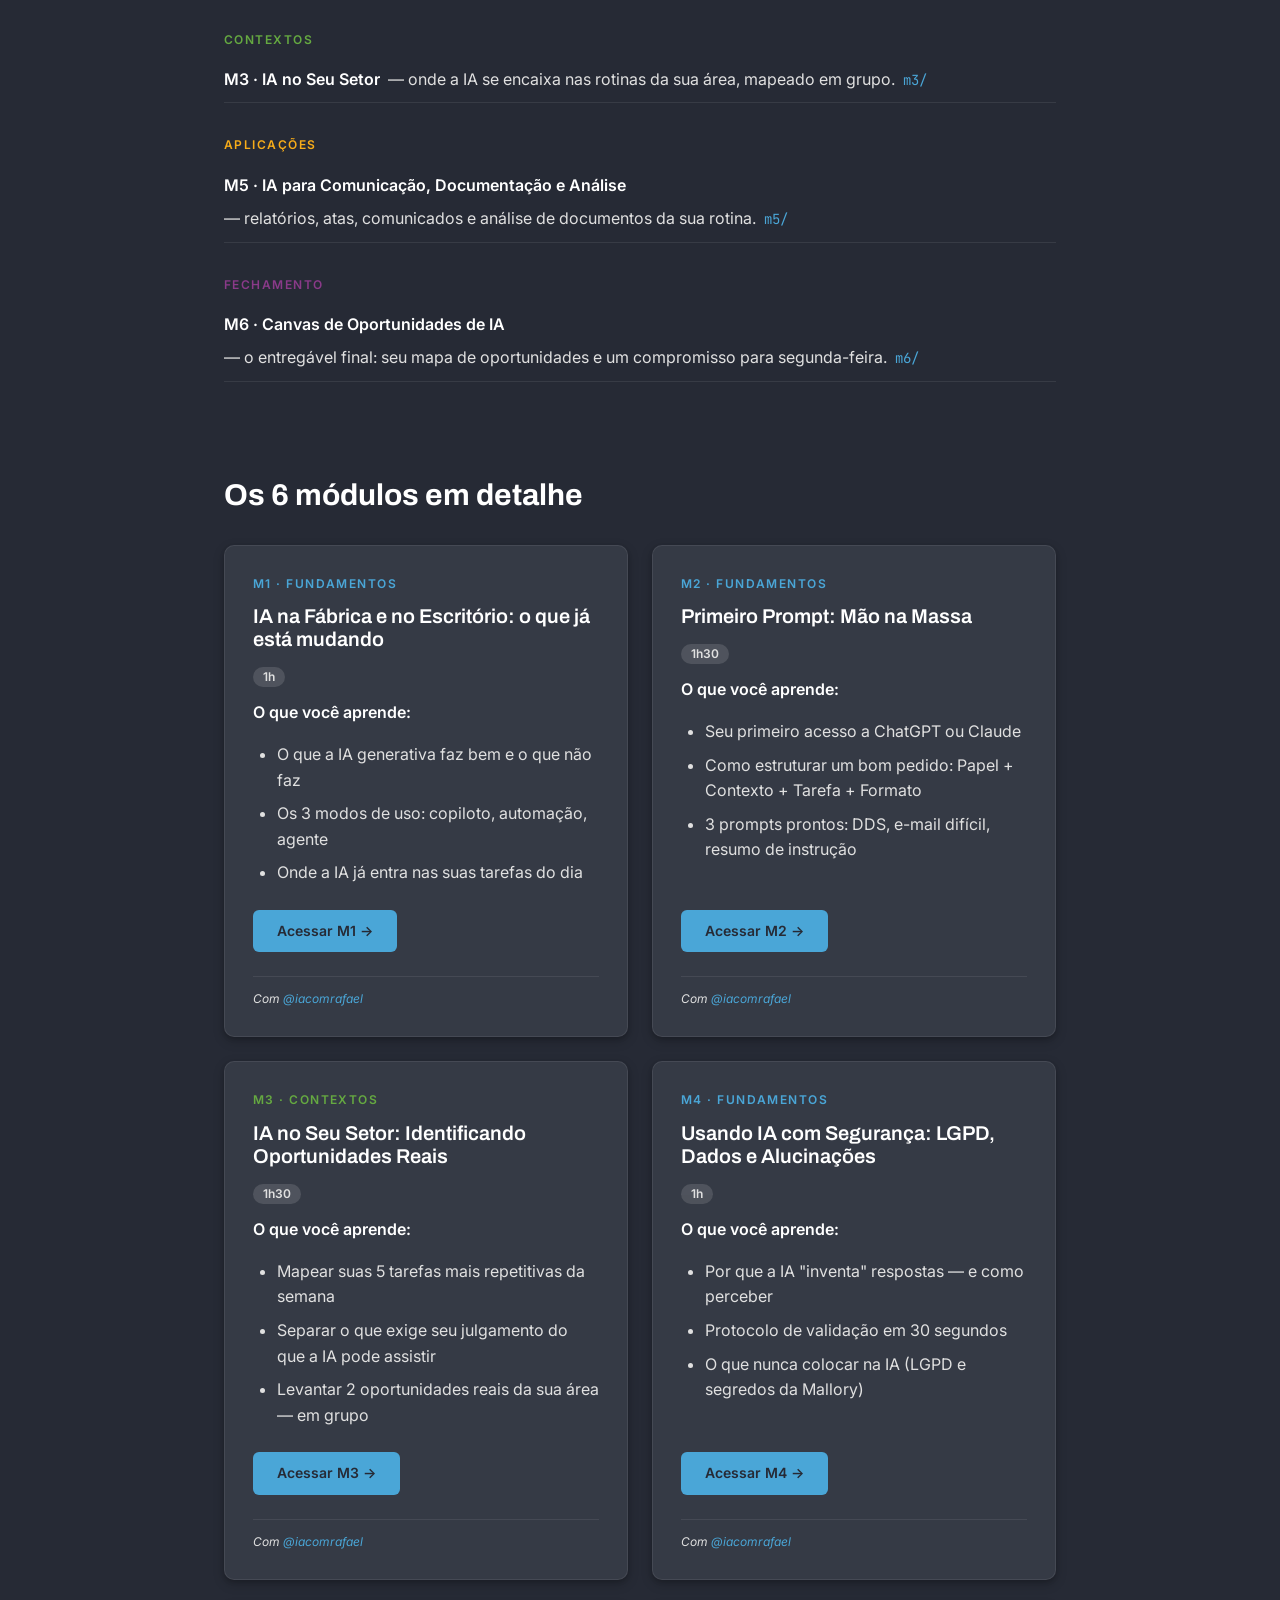
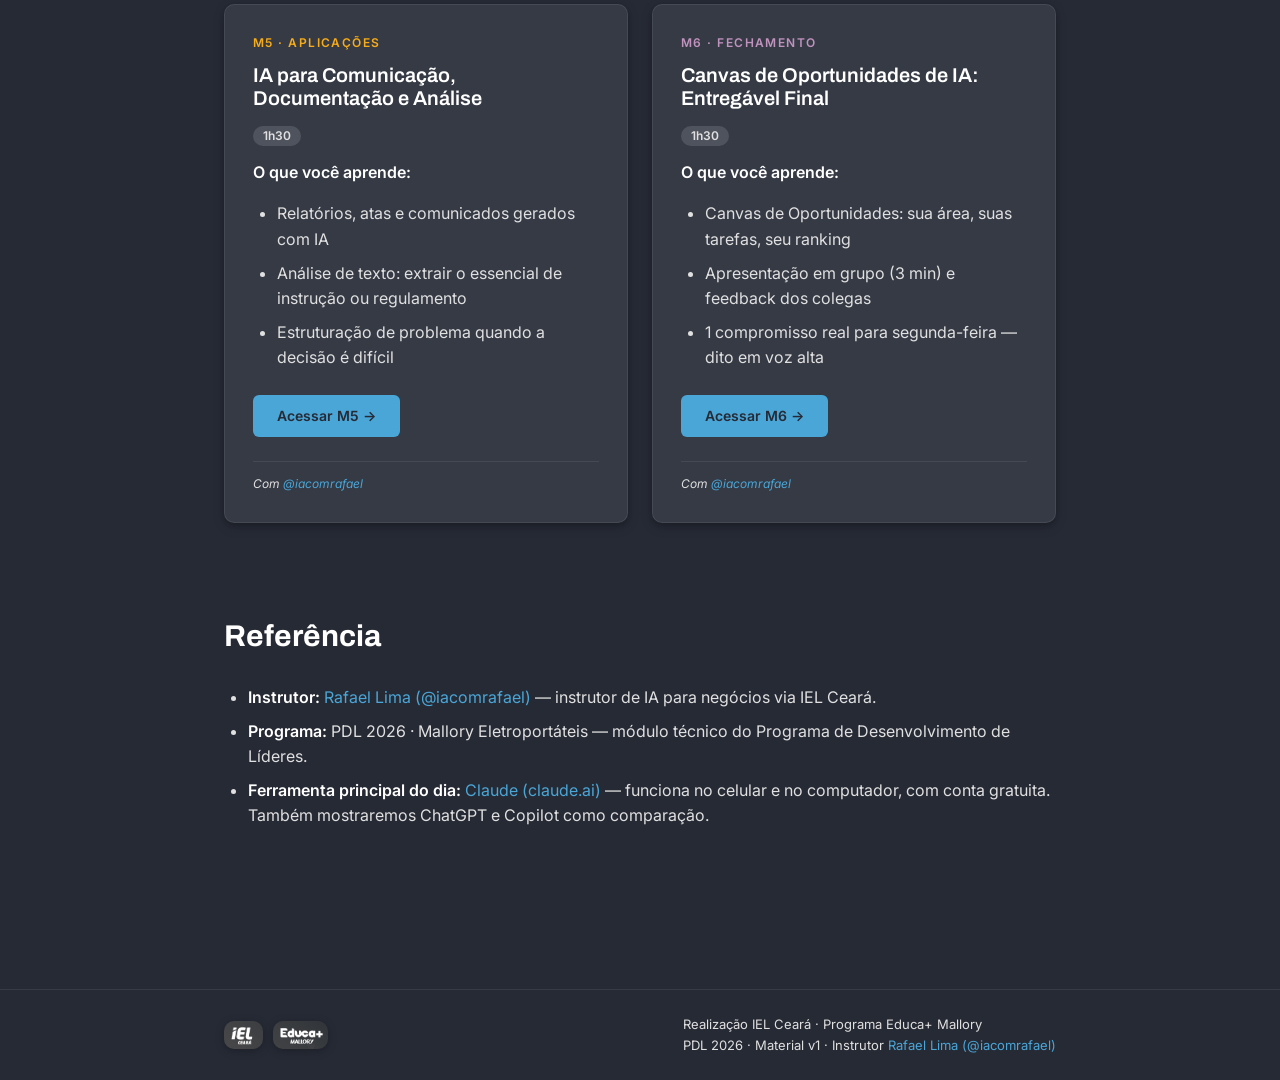
==== commit 6ae9e1fd: "feat: hub com analogia Excel, bullets e Instagram; placeholders m2-m6; .nojekyll para servir HTML pu" ====
--- a/index.html
+++ b/index.html
@@ -41,40 +41,29 @@
       <span class="eyebrow">O dia de hoje</span>
       <h1>A IA não sabe o que você sabe. Mas trabalha na velocidade que você precisa.</h1>
       <p class="lead">Um dia inteiro de prática para colocar a IA a serviço do seu turno.</p>
-      <p>Você trabalha na Mallory há anos — alguns aqui, há mais de 20. Conhece a linha, o molde, o turno, o que quebra e por quê. Hoje você vai aprender a usar uma ferramenta que não substitui nada disso: ela pega o que você já sabe e tira da sua frente a parte chata — o relatório, o comunicado, o registro. Ao final do dia, você terá executado seus primeiros prompts com resultado de verdade.</p>
-    </section>
-
-    <section class="section">
-      <h2>Diagnóstico: o que sabemos sobre a turma</h2>
-
-      <div class="stats-grid">
-        <div class="stat">
-          <span class="stat-number">~22</span>
-          <span class="stat-label">líderes na turma da manhã</span>
-        </div>
-        <div class="stat">
-          <span class="stat-number">11,8 anos</span>
-          <span class="stat-label">de casa em média (turma do PDL)</span>
-        </div>
-        <div class="stat">
-          <span class="stat-number">49%</span>
-          <span class="stat-label">com 15+ anos de empresa</span>
-        </div>
-        <div class="stat">
-          <span class="stat-number">6 módulos</span>
-          <span class="stat-label">em 8 horas</span>
-        </div>
-      </div>
-
-      <p>Vocês são supervisores, líderes de produção, programadores, monitores e técnicos. E a sondagem feita no PDL confirmou: a maioria usa IA pouco, ou nunca usou de forma estruturada. Por isso este dia começa do zero de verdade, sem pressupor nada — e cresce rápido.</p>
-
-      <p>Três coisas que já sabemos e que moldaram este dia:</p>
-
-      <ol>
-        <li><strong>Dois mundos na mesma sala.</strong> Parte de vocês vive a fábrica: injetoras, ferramentaria, manutenção, PCP, montagem. Parte segura as áreas de apoio: qualidade, almoxarifado, segurança, pós-vendas. Os exercícios são por área — cada um pratica com a rotina que é sua.</li>
-        <li><strong>Experiência de sobra.</strong> Metade da turma tem 15 anos ou mais de Mallory. Isso não é obstáculo para IA — é o seu maior ativo. A IA sem o seu contexto produz resposta genérica; com ele, produz trabalho útil.</li>
-        <li><strong>Isso não veio de cima.</strong> Este módulo existe porque os próprios líderes do PDL pediram conteúdo técnico de IA. Você decide o que faz sentido levar para a sua rotina — o compromisso final do dia é seu, definido por você.</li>
-      </ol>
+      <p>Excel não substituiu quem sabia contabilidade — mudou como toda planilha do país é feita. IA generativa está fazendo o mesmo, mais rápido: <strong>escrita, análise, decisão</strong>. Você não precisa virar programador; precisa <strong>aprender a se relacionar com essa nova ferramenta</strong>.</p>
+    </section>
+
+    <section class="section">
+      <h2>O que você vai fazer hoje</h2>
+      <p>Quatro entregas concretas:</p>
+      <ul>
+        <li><strong>Ver a IA de perto, sem hype</strong> — o que ela faz bem, o que não faz</li>
+        <li><strong>Executar seus primeiros prompts</strong> — no celular ou no computador</li>
+        <li><strong>Mapear onde ela entra na sua semana</strong> — 5 tarefas suas, 2 marcadas</li>
+        <li><strong>Sair com um compromisso real</strong> — 1 tarefa para aplicar na segunda-feira</li>
+      </ul>
+    </section>
+
+    <section class="section">
+      <h2>Aprender a se relacionar com IA</h2>
+      <p>Não é sobre a ferramenta. É sobre como você conversa com ela:</p>
+      <ul>
+        <li><strong>Dar contexto que só você tem</strong> — a fábrica, o turno, o histórico</li>
+        <li><strong>Questionar quando ela erra</strong> — resposta suspeita, checa na fonte</li>
+        <li><strong>Devolver decisão quando é sua</strong> — pessoa, segurança, qualidade final</li>
+      </ul>
+      <p>Existem níveis para essa relação. O M6 mostra por onde caminhar depois do treinamento.</p>
     </section>
 
     <section class="section">
@@ -84,30 +73,30 @@
       <div class="jornada-grupo group-fundamentos">
         <span class="eyebrow">Fundamentos</span>
         <ul>
-          <li><strong>M1 · IA na Fábrica e no Escritório</strong> — o que a IA faz bem, o que não faz, e onde ela entra no seu trabalho. <a href="m1/"><code>m1/</code></a> <span class="badge badge-em-breve">em breve</span></li>
-          <li><strong>M2 · Primeiro Prompt: Mão na Massa</strong> — seu primeiro resultado útil, no celular ou no computador. <a href="m2/"><code>m2/</code></a> <span class="badge badge-em-breve">em breve</span></li>
-          <li><strong>M4 · Usando IA com Segurança</strong> — o que nunca colocar na IA e como validar o que ela responde. <a href="m4/"><code>m4/</code></a> <span class="badge badge-em-breve">em breve</span></li>
+          <li><strong>M1 · IA na Fábrica e no Escritório</strong> — o que a IA faz bem, o que não faz, e onde ela entra no seu trabalho. <a href="m1/"><code>m1/</code></a></li>
+          <li><strong>M2 · Primeiro Prompt: Mão na Massa</strong> — seu primeiro resultado útil, no celular ou no computador. <a href="m2/"><code>m2/</code></a></li>
+          <li><strong>M4 · Usando IA com Segurança</strong> — o que nunca colocar na IA e como validar o que ela responde. <a href="m4/"><code>m4/</code></a></li>
         </ul>
       </div>
 
       <div class="jornada-grupo group-contextos">
         <span class="eyebrow">Contextos</span>
         <ul>
-          <li><strong>M3 · IA no Seu Setor</strong> — onde a IA se encaixa nas rotinas da sua área, mapeado em grupo. <a href="m3/"><code>m3/</code></a> <span class="badge badge-em-breve">em breve</span></li>
+          <li><strong>M3 · IA no Seu Setor</strong> — onde a IA se encaixa nas rotinas da sua área, mapeado em grupo. <a href="m3/"><code>m3/</code></a></li>
         </ul>
       </div>
 
       <div class="jornada-grupo group-aplicacoes">
         <span class="eyebrow">Aplicações</span>
         <ul>
-          <li><strong>M5 · IA para Comunicação, Documentação e Análise</strong> — relatórios, atas, comunicados e análise de documentos da sua rotina. <a href="m5/"><code>m5/</code></a> <span class="badge badge-em-breve">em breve</span></li>
+          <li><strong>M5 · IA para Comunicação, Documentação e Análise</strong> — relatórios, atas, comunicados e análise de documentos da sua rotina. <a href="m5/"><code>m5/</code></a></li>
         </ul>
       </div>
 
       <div class="jornada-grupo group-fechamento">
         <span class="eyebrow">Fechamento</span>
         <ul>
-          <li><strong>M6 · Canvas de Oportunidades de IA</strong> — o entregável final: seu mapa de oportunidades e um compromisso para segunda-feira. <a href="m6/"><code>m6/</code></a> <span class="badge badge-em-breve">em breve</span></li>
+          <li><strong>M6 · Canvas de Oportunidades de IA</strong> — o entregável final: seu mapa de oportunidades e um compromisso para segunda-feira. <a href="m6/"><code>m6/</code></a></li>
         </ul>
       </div>
     </section>
@@ -121,54 +110,84 @@
           <span class="eyebrow">M1 · Fundamentos</span>
           <h3>IA na Fábrica e no Escritório: o que já está mudando</h3>
           <div><span class="badge">1h</span></div>
-          <p class="promessa">Você entende o que a IA generativa faz bem, o que não faz — sem jargão e sem hype.</p>
-          <p class="voce-leva"><strong>Você leva →</strong> os 3 modos de uso (copiloto, automação, agente) e a primeira ideia de onde a IA entra nas suas tarefas.</p>
-          <a class="btn-primary" href="m1/">Acessar</a>
+          <p class="promessa">O que você aprende:</p>
+          <ul>
+            <li>O que a IA generativa faz bem e o que não faz</li>
+            <li>Os 3 modos de uso: copiloto, automação, agente</li>
+            <li>Onde a IA já entra nas suas tarefas do dia</li>
+          </ul>
+          <a class="btn-primary" href="m1/">Acessar M1 →</a>
+          <p class="card-footer-author">Com <a href="https://www.instagram.com/iacomrafael/" target="_blank" rel="noopener">@iacomrafael</a></p>
         </article>
 
         <article class="card-modulo group-fundamentos">
           <span class="eyebrow">M2 · Fundamentos</span>
           <h3>Primeiro Prompt: Mão na Massa</h3>
           <div><span class="badge">1h30</span></div>
-          <p class="promessa">Seu primeiro resultado útil com IA em menos de 10 minutos — DDS, e-mail difícil, resumo de instrução.</p>
-          <p class="voce-leva"><strong>Você leva →</strong> 3 prompts executados por você, com resultado que você mesmo avaliou.</p>
-          <a class="btn-primary" href="m2/">Acessar</a>
+          <p class="promessa">O que você aprende:</p>
+          <ul>
+            <li>Seu primeiro acesso a ChatGPT ou Claude</li>
+            <li>Como estruturar um bom pedido: Papel + Contexto + Tarefa + Formato</li>
+            <li>3 prompts prontos: DDS, e-mail difícil, resumo de instrução</li>
+          </ul>
+          <a class="btn-primary" href="m2/">Acessar M2 →</a>
+          <p class="card-footer-author">Com <a href="https://www.instagram.com/iacomrafael/" target="_blank" rel="noopener">@iacomrafael</a></p>
         </article>
 
         <article class="card-modulo group-contextos">
           <span class="eyebrow">M3 · Contextos</span>
           <h3>IA no Seu Setor: Identificando Oportunidades Reais</h3>
           <div><span class="badge">1h30</span></div>
-          <p class="promessa">Em grupo, por área, você separa o que exige o seu julgamento do que a IA pode assistir.</p>
-          <p class="voce-leva"><strong>Você leva →</strong> 2 oportunidades concretas mapeadas na sua área — e 1 delas testada ao vivo.</p>
-          <a class="btn-primary" href="m3/">Acessar</a>
+          <p class="promessa">O que você aprende:</p>
+          <ul>
+            <li>Mapear suas 5 tarefas mais repetitivas da semana</li>
+            <li>Separar o que exige seu julgamento do que a IA pode assistir</li>
+            <li>Levantar 2 oportunidades reais da sua área — em grupo</li>
+          </ul>
+          <a class="btn-primary" href="m3/">Acessar M3 →</a>
+          <p class="card-footer-author">Com <a href="https://www.instagram.com/iacomrafael/" target="_blank" rel="noopener">@iacomrafael</a></p>
         </article>
 
         <article class="card-modulo group-fundamentos">
           <span class="eyebrow">M4 · Fundamentos</span>
           <h3>Usando IA com Segurança: LGPD, Dados e Alucinações</h3>
           <div><span class="badge">1h</span></div>
-          <p class="promessa">Por que a IA "inventa" respostas e como usar sem colocar você nem a Mallory em risco.</p>
-          <p class="voce-leva"><strong>Você leva →</strong> a lista do que nunca enviar para a IA e um protocolo simples de validação.</p>
-          <a class="btn-primary" href="m4/">Acessar</a>
+          <p class="promessa">O que você aprende:</p>
+          <ul>
+            <li>Por que a IA "inventa" respostas — e como perceber</li>
+            <li>Protocolo de validação em 30 segundos</li>
+            <li>O que nunca colocar na IA (LGPD e segredos da Mallory)</li>
+          </ul>
+          <a class="btn-primary" href="m4/">Acessar M4 →</a>
+          <p class="card-footer-author">Com <a href="https://www.instagram.com/iacomrafael/" target="_blank" rel="noopener">@iacomrafael</a></p>
         </article>
 
         <article class="card-modulo group-aplicacoes">
           <span class="eyebrow">M5 · Aplicações</span>
           <h3>IA para Comunicação, Documentação e Análise</h3>
           <div><span class="badge">1h30</span></div>
-          <p class="promessa">Relatório de turno, ata, comunicado, análise de documento — a IA aplicada ao papel que consome seu dia.</p>
-          <p class="voce-leva"><strong>Você leva →</strong> 1 documento real da sua rotina, gerado por você com IA e revisado com critério.</p>
-          <a class="btn-primary" href="m5/">Acessar</a>
+          <p class="promessa">O que você aprende:</p>
+          <ul>
+            <li>Relatórios, atas e comunicados gerados com IA</li>
+            <li>Análise de texto: extrair o essencial de instrução ou regulamento</li>
+            <li>Estruturação de problema quando a decisão é difícil</li>
+          </ul>
+          <a class="btn-primary" href="m5/">Acessar M5 →</a>
+          <p class="card-footer-author">Com <a href="https://www.instagram.com/iacomrafael/" target="_blank" rel="noopener">@iacomrafael</a></p>
         </article>
 
         <article class="card-modulo group-fechamento">
           <span class="eyebrow">M6 · Fechamento</span>
           <h3>Canvas de Oportunidades de IA: Entregável Final</h3>
           <div><span class="badge">1h30</span></div>
-          <p class="promessa">Cada grupo fecha o dia com seu Canvas preenchido e apresenta em 3 minutos.</p>
-          <p class="voce-leva"><strong>Você leva →</strong> o Canvas da sua área e 1 tarefa real comprometida para aplicar na próxima semana.</p>
-          <a class="btn-primary" href="m6/">Acessar</a>
+          <p class="promessa">O que você aprende:</p>
+          <ul>
+            <li>Canvas de Oportunidades: sua área, suas tarefas, seu ranking</li>
+            <li>Apresentação em grupo (3 min) e feedback dos colegas</li>
+            <li>1 compromisso real para segunda-feira — dito em voz alta</li>
+          </ul>
+          <a class="btn-primary" href="m6/">Acessar M6 →</a>
+          <p class="card-footer-author">Com <a href="https://www.instagram.com/iacomrafael/" target="_blank" rel="noopener">@iacomrafael</a></p>
         </article>
 
       </div>
@@ -177,10 +196,9 @@
     <section class="section">
       <h2>Referência</h2>
       <ul>
-        <li><strong>Instrutor:</strong> Rafael Lima (@iacomrafael) — instrutor de IA para negócios, via IEL.</li>
+        <li><strong>Instrutor:</strong> <a href="https://www.instagram.com/iacomrafael/" target="_blank" rel="noopener">Rafael Lima (@iacomrafael)</a> — instrutor de IA para negócios via IEL Ceará.</li>
         <li><strong>Programa:</strong> PDL 2026 · Mallory Eletroportáteis — módulo técnico do Programa de Desenvolvimento de Líderes.</li>
-        <li><strong>Ferramenta oficial do dia:</strong> Claude (<a href="https://claude.ai" target="_blank" rel="noopener">claude.ai</a>) — funciona no celular e no computador, com conta gratuita.</li>
-        <li><strong>Formato:</strong> 8h presenciais, 6 módulos, prática em todos eles.</li>
+        <li><strong>Ferramenta principal do dia:</strong> <a href="https://claude.ai" target="_blank" rel="noopener">Claude (claude.ai)</a> — funciona no celular e no computador, com conta gratuita. Também mostraremos ChatGPT e Copilot como comparação.</li>
       </ul>
     </section>
 
@@ -195,7 +213,7 @@
     </div>
     <div class="footer-meta">
       Realização IEL Ceará · Programa Educa+ Mallory<br>
-      PDL 2026 · Material v1 · Instrutor Rafael Lima (@iacomrafael)
+      PDL 2026 · Material v1 · Instrutor <a href="https://www.instagram.com/iacomrafael/" target="_blank" rel="noopener">Rafael Lima (@iacomrafael)</a>
     </div>
   </div>
 </footer>
--- a/assets/style.css
+++ b/assets/style.css
@@ -468,8 +468,36 @@
 }
 
 .card-modulo .promessa {
-  margin-bottom: 0;
+  margin-bottom: 4px;
+  font-weight: 600;
+  color: var(--text-primary);
+}
+
+/* Lista "O que você aprende" — cresce para alinhar os botões entre cards */
+.card-modulo > ul {
   flex-grow: 1;
+  margin-bottom: 4px;
+}
+
+.card-modulo .btn-primary {
+  align-self: flex-start;
+}
+
+/* Rodapé de autoria do card (design-system: crédito @iacomrafael) */
+.card-modulo .card-footer-author {
+  font-size: 12px;
+  font-style: italic;
+  color: var(--text-secondary);
+  margin: 12px 0 0;
+  padding-top: 12px;
+  border-top: 1px solid var(--border-subtle);
+}
+.card-modulo .card-footer-author a {
+  color: var(--accent-blue);
+  text-decoration: none;
+}
+.card-modulo .card-footer-author a:hover {
+  text-decoration: underline;
 }
 
 /* Cores por grupo narrativo (ver goal-4a-report, decisão de mapeamento) */
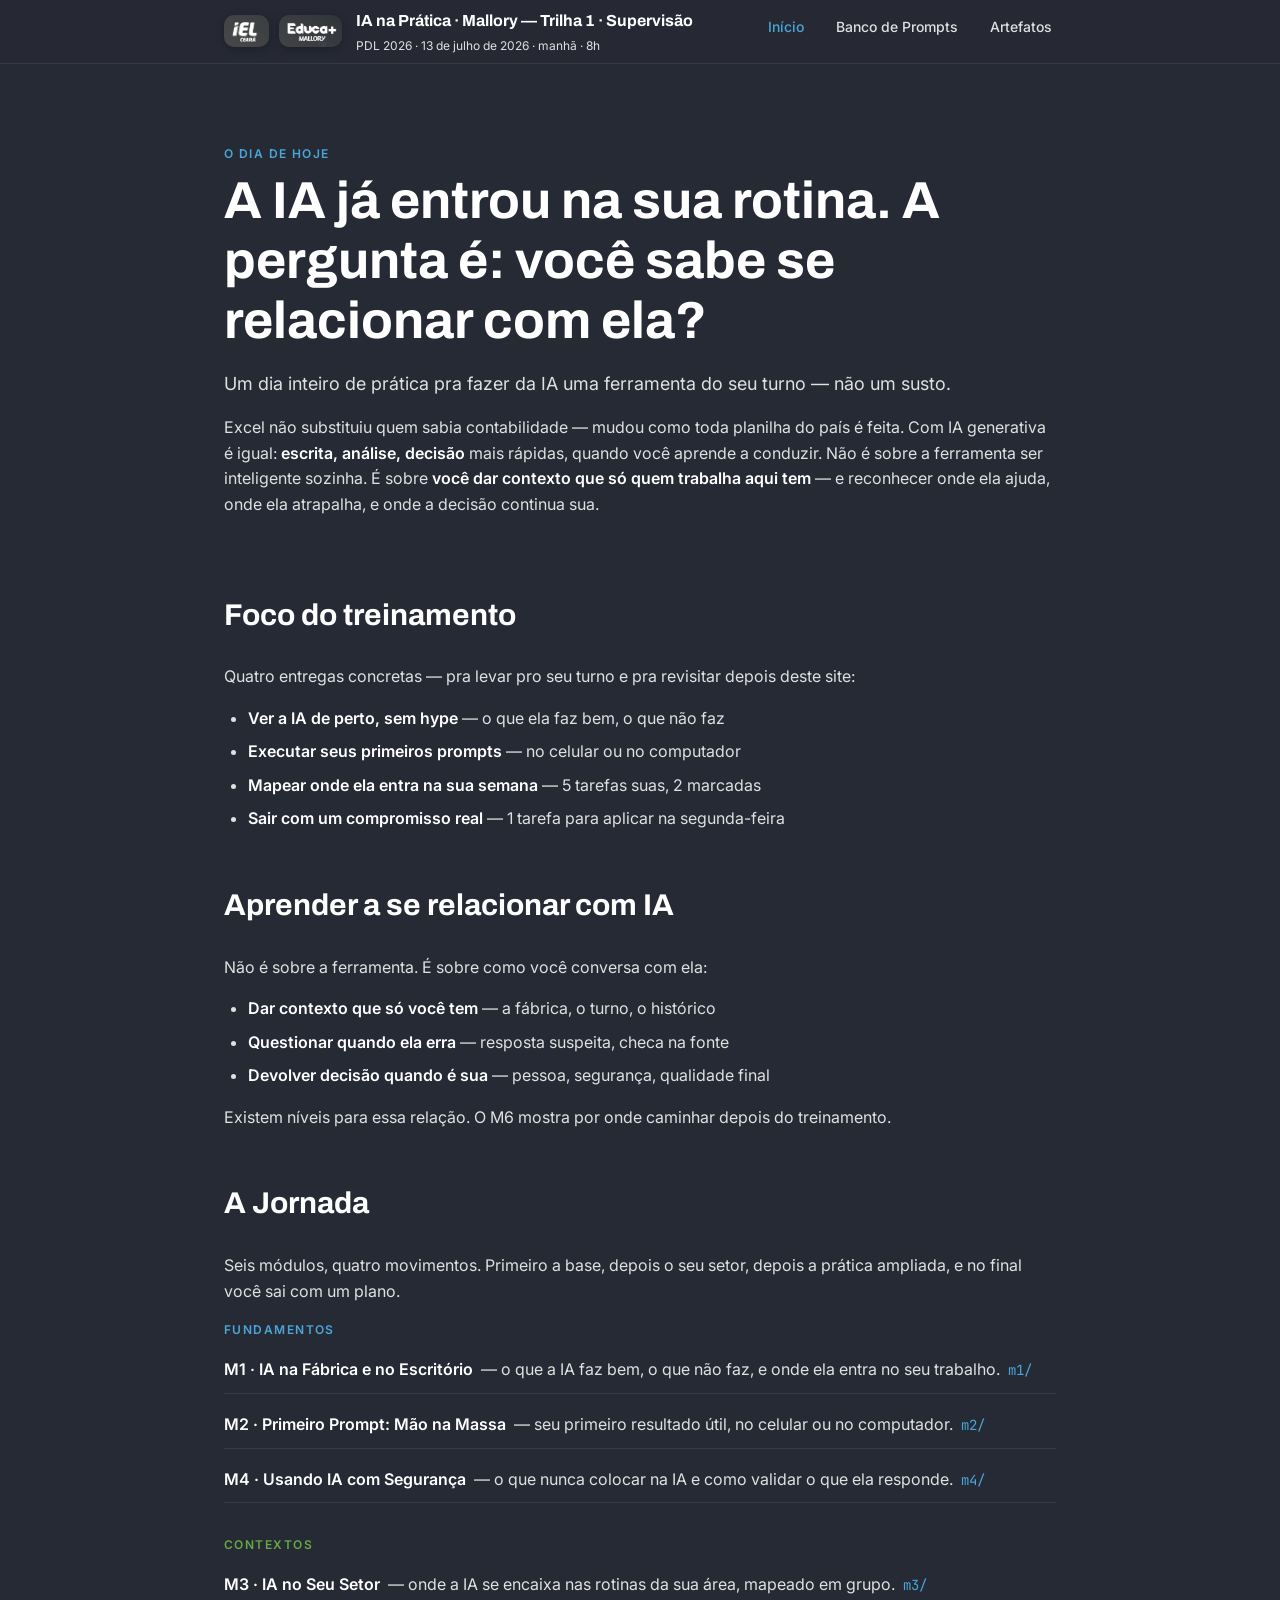
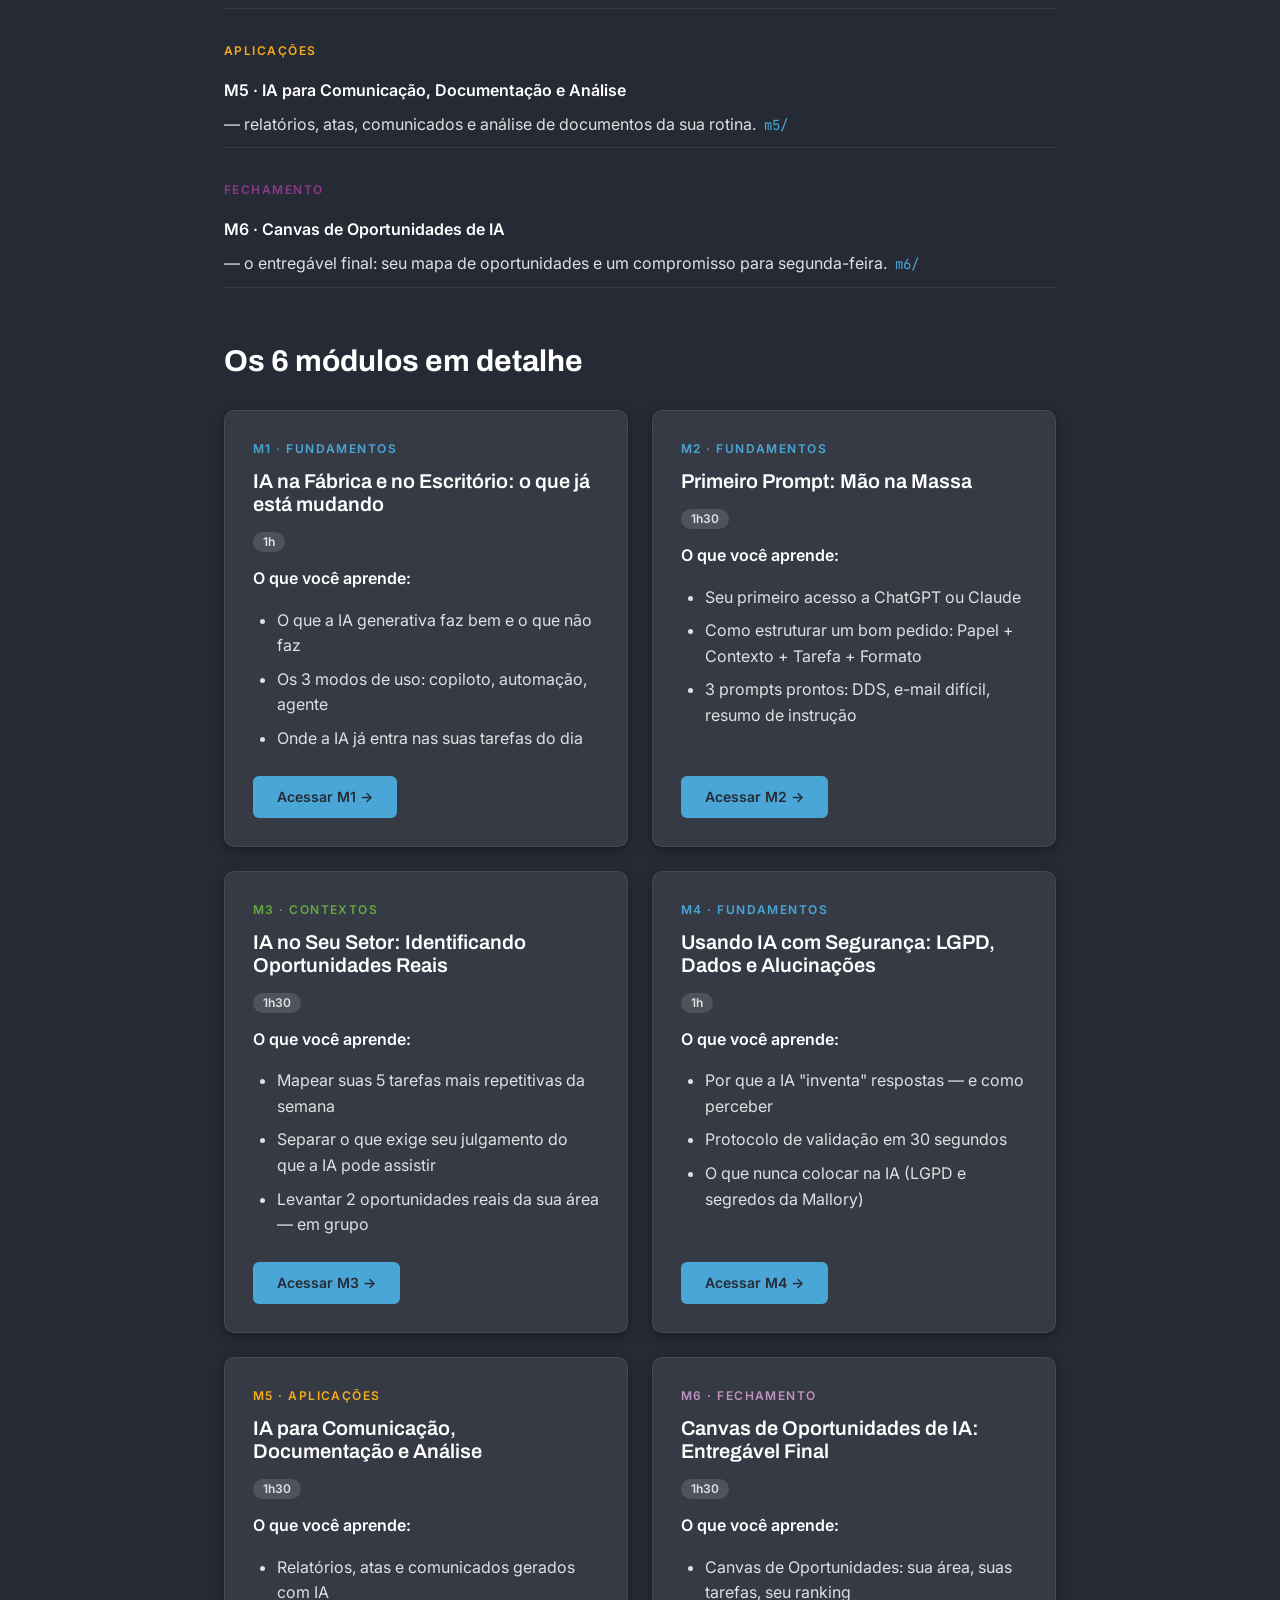
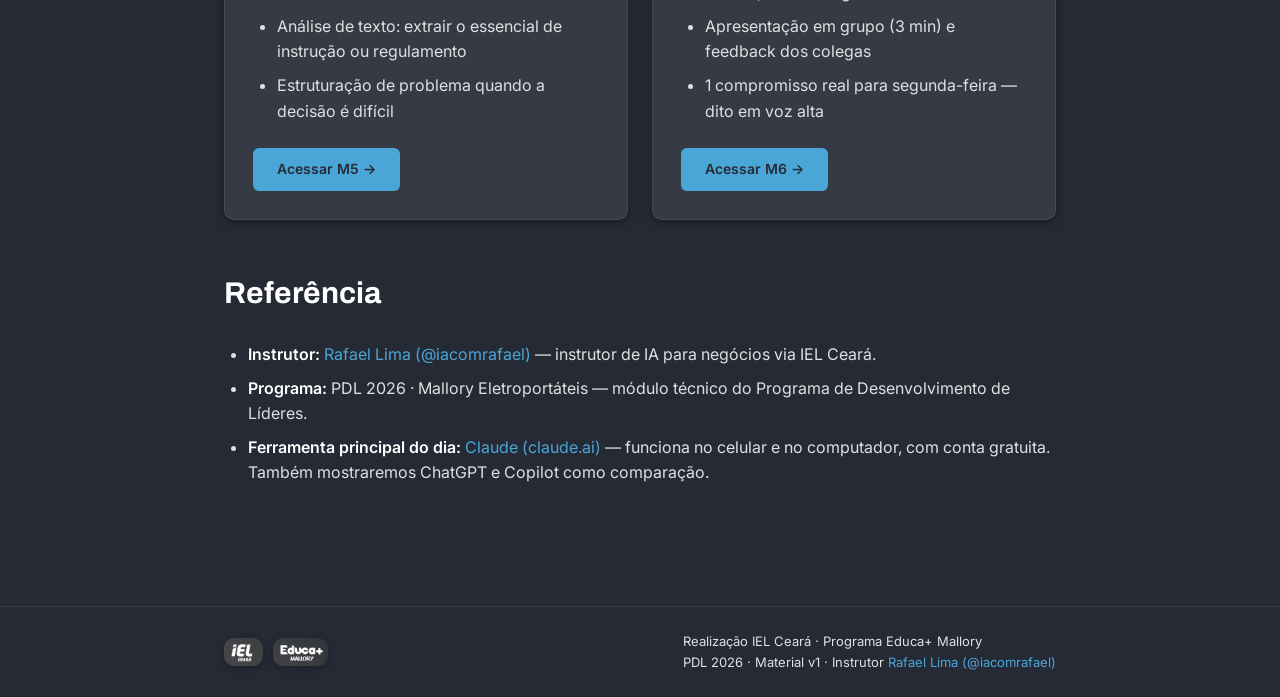
==== commit 177558e8: "fix(hub): reframe para relacionamento com IA + Foco do treinamento + spacing" ====
--- a/index.html
+++ b/index.html
@@ -39,14 +39,14 @@
 
     <section class="section hero hub-hero">
       <span class="eyebrow">O dia de hoje</span>
-      <h1>A IA não sabe o que você sabe. Mas trabalha na velocidade que você precisa.</h1>
-      <p class="lead">Um dia inteiro de prática para colocar a IA a serviço do seu turno.</p>
-      <p>Excel não substituiu quem sabia contabilidade — mudou como toda planilha do país é feita. IA generativa está fazendo o mesmo, mais rápido: <strong>escrita, análise, decisão</strong>. Você não precisa virar programador; precisa <strong>aprender a se relacionar com essa nova ferramenta</strong>.</p>
-    </section>
-
-    <section class="section">
-      <h2>O que você vai fazer hoje</h2>
-      <p>Quatro entregas concretas:</p>
+      <h1>A IA já entrou na sua rotina. A pergunta é: você sabe se relacionar com ela?</h1>
+      <p class="lead">Um dia inteiro de prática pra fazer da IA uma ferramenta do seu turno — não um susto.</p>
+      <p>Excel não substituiu quem sabia contabilidade — mudou como toda planilha do país é feita. Com IA generativa é igual: <strong>escrita, análise, decisão</strong> mais rápidas, quando você aprende a conduzir. Não é sobre a ferramenta ser inteligente sozinha. É sobre <strong>você dar contexto que só quem trabalha aqui tem</strong> — e reconhecer onde ela ajuda, onde ela atrapalha, e onde a decisão continua sua.</p>
+    </section>
+
+    <section class="section">
+      <h2>Foco do treinamento</h2>
+      <p>Quatro entregas concretas — pra levar pro seu turno e pra revisitar depois deste site:</p>
       <ul>
         <li><strong>Ver a IA de perto, sem hype</strong> — o que ela faz bem, o que não faz</li>
         <li><strong>Executar seus primeiros prompts</strong> — no celular ou no computador</li>
@@ -117,7 +117,6 @@
             <li>Onde a IA já entra nas suas tarefas do dia</li>
           </ul>
           <a class="btn-primary" href="m1/">Acessar M1 →</a>
-          <p class="card-footer-author">Com <a href="https://www.instagram.com/iacomrafael/" target="_blank" rel="noopener">@iacomrafael</a></p>
         </article>
 
         <article class="card-modulo group-fundamentos">
@@ -131,7 +130,6 @@
             <li>3 prompts prontos: DDS, e-mail difícil, resumo de instrução</li>
           </ul>
           <a class="btn-primary" href="m2/">Acessar M2 →</a>
-          <p class="card-footer-author">Com <a href="https://www.instagram.com/iacomrafael/" target="_blank" rel="noopener">@iacomrafael</a></p>
         </article>
 
         <article class="card-modulo group-contextos">
@@ -145,7 +143,6 @@
             <li>Levantar 2 oportunidades reais da sua área — em grupo</li>
           </ul>
           <a class="btn-primary" href="m3/">Acessar M3 →</a>
-          <p class="card-footer-author">Com <a href="https://www.instagram.com/iacomrafael/" target="_blank" rel="noopener">@iacomrafael</a></p>
         </article>
 
         <article class="card-modulo group-fundamentos">
@@ -159,7 +156,6 @@
             <li>O que nunca colocar na IA (LGPD e segredos da Mallory)</li>
           </ul>
           <a class="btn-primary" href="m4/">Acessar M4 →</a>
-          <p class="card-footer-author">Com <a href="https://www.instagram.com/iacomrafael/" target="_blank" rel="noopener">@iacomrafael</a></p>
         </article>
 
         <article class="card-modulo group-aplicacoes">
@@ -173,7 +169,6 @@
             <li>Estruturação de problema quando a decisão é difícil</li>
           </ul>
           <a class="btn-primary" href="m5/">Acessar M5 →</a>
-          <p class="card-footer-author">Com <a href="https://www.instagram.com/iacomrafael/" target="_blank" rel="noopener">@iacomrafael</a></p>
         </article>
 
         <article class="card-modulo group-fechamento">
@@ -187,7 +182,6 @@
             <li>1 compromisso real para segunda-feira — dito em voz alta</li>
           </ul>
           <a class="btn-primary" href="m6/">Acessar M6 →</a>
-          <p class="card-footer-author">Com <a href="https://www.instagram.com/iacomrafael/" target="_blank" rel="noopener">@iacomrafael</a></p>
         </article>
 
       </div>
--- a/assets/style.css
+++ b/assets/style.css
@@ -304,7 +304,7 @@
 }
 
 .section {
-  margin-bottom: 64px;
+  margin-bottom: 38px;
 }
 
 .section > h2 {
@@ -1074,7 +1074,7 @@
   }
 
   .section {
-    margin-bottom: 96px;
+    margin-bottom: 56px;
   }
 
   /* Nav inline no desktop; hamburger some */
@@ -1221,4 +1221,435 @@
   .callout {
     page-break-inside: avoid;
   }
-}
+
+  /* Componentes premium (§9) no papel: sem blobs, accordions/tabs abertos */
+  .ambient-blob { display: none !important; }
+  .modo-body { max-height: none !important; padding: 12px 24px !important; }
+  .modo-chevron { display: none !important; }
+  .tab-panel { display: block !important; }
+  .tab-panel + .tab-panel { margin-top: 24px; page-break-before: avoid; }
+  .tabs-list { display: none !important; }
+  .action-check { display: none !important; }
+  .ia-aninhada,
+  .modo-card,
+  .callout-ativo,
+  .selo {
+    background: #fff !important;
+    color: #000;
+    border-color: #999;
+  }
+}
+
+/* ==========================================================================
+   9. COMPONENTES PREMIUM (goal 5c — módulos interativos)
+   ========================================================================== */
+
+/* Conteúdo acima dos blobs */
+main .container {
+  position: relative;
+  z-index: 1;
+}
+
+/* --- 9.1 Ambient blobs (padrão Cirilo adaptado para dark) --- */
+
+.ambient-blob {
+  position: fixed;
+  border-radius: 50%;
+  pointer-events: none;
+  z-index: 0;
+  filter: blur(60px);
+  opacity: .06;
+}
+
+.ambient-blob-blue {
+  top: -200px;
+  left: -180px;
+  width: 500px;
+  height: 500px;
+  background: radial-gradient(circle, var(--accent-blue) 0%, transparent 70%);
+  animation: blobMove1 26s ease-in-out infinite alternate;
+}
+
+.ambient-blob-purple {
+  bottom: -180px;
+  right: -180px;
+  width: 460px;
+  height: 460px;
+  background: radial-gradient(circle, var(--accent-purple) 0%, transparent 70%);
+  animation: blobMove2 30s ease-in-out infinite alternate;
+}
+
+@keyframes blobMove1 {
+  0%   { transform: translate(0, 0) scale(1); }
+  100% { transform: translate(120px, 80px) scale(1.15); }
+}
+
+@keyframes blobMove2 {
+  0%   { transform: translate(0, 0) scale(1); }
+  100% { transform: translate(-80px, -60px) scale(1.10); }
+}
+
+/* --- 9.2 SVG aninhado — IA generativa --- */
+
+.ia-aninhada {
+  background: var(--bg-light);
+  border: 1px solid var(--border-subtle);
+  border-radius: var(--radius-lg);
+  padding: 32px 24px;
+  margin: 32px 0;
+  box-shadow: var(--shadow-md);
+}
+
+.ia-aninhada-hint {
+  text-align: center;
+  font-size: 12px;
+  color: var(--text-secondary);
+  margin-bottom: 12px;
+  font-style: italic;
+}
+
+.ia-aninhada-svg {
+  max-width: 340px;
+  margin: 0 auto 20px;
+  display: block;
+}
+
+.ia-aninhada-svg circle {
+  fill: transparent;
+  stroke: var(--accent-blue);
+  stroke-width: 2;
+  transition: stroke-width .2s, opacity .2s;
+  cursor: pointer;
+  opacity: .5;
+}
+
+.ia-aninhada-svg circle:hover,
+.ia-aninhada-svg circle.active {
+  stroke-width: 4;
+  opacity: 1;
+}
+
+.ia-aninhada-svg text {
+  fill: var(--text-primary);
+  font-family: var(--font-body);
+  font-size: 13px;
+  font-weight: 600;
+  pointer-events: none;
+  text-anchor: middle;
+}
+
+.ia-aninhada-desc {
+  min-height: 60px;
+  padding: 16px;
+  background: rgba(74, 166, 215, .08);
+  border-left: 3px solid var(--accent-blue);
+  border-radius: 0 var(--radius-sm) var(--radius-sm) 0;
+  font-size: 15px;
+  color: var(--text-secondary);
+  transition: opacity .15s;
+}
+
+.ia-aninhada-desc strong {
+  color: var(--text-primary);
+  display: block;
+  margin-bottom: 4px;
+}
+
+/* --- 9.3 Cards accordion "3 modos" --- */
+
+.modos-accordion {
+  margin: 32px 0;
+  display: flex;
+  flex-direction: column;
+  gap: 12px;
+}
+
+.modo-card {
+  background: var(--bg-light);
+  border: 1px solid var(--border-subtle);
+  border-radius: var(--radius);
+  overflow: hidden;
+  box-shadow: var(--shadow-sm);
+  transition: box-shadow .2s;
+}
+
+.modo-card.open {
+  box-shadow: var(--shadow-md);
+}
+
+.modo-header {
+  display: flex;
+  align-items: center;
+  gap: 16px;
+  padding: 20px 24px;
+  cursor: pointer;
+  background: none;
+  border: none;
+  width: 100%;
+  text-align: left;
+  color: inherit;
+}
+
+.modo-header:hover {
+  background: rgba(255, 255, 255, .02);
+}
+
+.modo-numero {
+  flex-shrink: 0;
+  width: 40px;
+  height: 40px;
+  display: flex;
+  align-items: center;
+  justify-content: center;
+  font-family: var(--font-title);
+  font-size: 20px;
+  font-weight: 700;
+  color: var(--accent-blue);
+  border: 2px solid var(--accent-blue);
+  border-radius: 50%;
+}
+
+.modo-titulo {
+  display: block;
+  font-family: var(--font-title);
+  font-size: 18px;
+  font-weight: 600;
+  color: var(--text-primary);
+}
+
+.modo-header > span:nth-child(2) {
+  flex-grow: 1;
+}
+
+.modo-resumo {
+  display: block;
+  font-size: 13px;
+  color: var(--text-secondary);
+  margin-top: 2px;
+}
+
+.modo-chevron {
+  flex-shrink: 0;
+  transition: transform .2s;
+  color: var(--text-secondary);
+  font-size: 18px;
+}
+
+.modo-card.open .modo-chevron {
+  transform: rotate(180deg);
+  color: var(--accent-blue);
+}
+
+.modo-body {
+  max-height: 0;
+  overflow: hidden;
+  transition: max-height .3s ease;
+  padding: 0 24px;
+}
+
+.modo-card.open .modo-body {
+  max-height: 500px;
+  padding: 0 24px 24px 24px;
+}
+
+.modo-body dl { margin: 0; }
+
+.modo-body dt {
+  font-size: 12px;
+  font-weight: 600;
+  text-transform: uppercase;
+  letter-spacing: .1em;
+  color: var(--accent-blue);
+  margin-top: 12px;
+}
+
+.modo-body dd {
+  margin: 4px 0 0;
+  font-size: 15px;
+}
+
+/* --- 9.4 Bloco "20 anos como ativo" --- */
+
+.callout-ativo {
+  background: linear-gradient(135deg, rgba(74, 166, 215, .10) 0%, rgba(138, 58, 137, .08) 100%);
+  border: 1px solid rgba(74, 166, 215, .30);
+  border-radius: var(--radius-lg);
+  padding: 24px 28px;
+  margin: 32px 0;
+  display: flex;
+  align-items: center;
+  gap: 20px;
+  box-shadow: var(--shadow-sm);
+}
+
+.callout-ativo-icon {
+  flex-shrink: 0;
+  font-size: 40px;
+  line-height: 1;
+}
+
+.callout-ativo-text h3 {
+  font-family: var(--font-title);
+  font-size: 20px;
+  font-weight: 700;
+  color: var(--text-primary);
+  margin-bottom: 6px;
+  line-height: 1.2;
+}
+
+.callout-ativo-text p {
+  margin: 0;
+  font-size: 15px;
+  color: var(--text-secondary);
+}
+
+/* --- 9.5 Selos "onde a IA não entra" --- */
+
+.selos-nao-entra {
+  display: grid;
+  grid-template-columns: 1fr;
+  gap: 12px;
+  margin: 24px 0;
+}
+
+@media (min-width: 640px) {
+  .selos-nao-entra { grid-template-columns: repeat(2, 1fr); }
+}
+
+@media (min-width: 900px) {
+  .selos-nao-entra { grid-template-columns: repeat(4, 1fr); }
+}
+
+.selo {
+  background: var(--bg-light);
+  border: 1px solid rgba(215, 44, 53, .20);
+  border-left: 3px solid var(--accent-red);
+  border-radius: var(--radius);
+  padding: 16px;
+  text-align: left;
+  box-shadow: var(--shadow-sm);
+}
+
+.selo-icon {
+  font-size: 22px;
+  line-height: 1;
+  margin-bottom: 8px;
+}
+
+.selo-label {
+  font-size: 13px;
+  font-weight: 600;
+  text-transform: uppercase;
+  letter-spacing: .1em;
+  color: var(--red-text);
+  margin-bottom: 4px;
+}
+
+.selo-sub {
+  font-size: 13px;
+  color: var(--text-secondary);
+  line-height: 1.4;
+}
+
+/* --- 9.6 Tabs do exercício --- */
+
+.tabs-exercicio {
+  margin: 32px 0;
+}
+
+.tabs-list {
+  display: flex;
+  border-bottom: 1px solid var(--border-subtle);
+  margin-bottom: 24px;
+  gap: 4px;
+  overflow-x: auto;
+}
+
+.tab-button {
+  padding: 12px 20px;
+  background: none;
+  border: none;
+  border-bottom: 2px solid transparent;
+  color: var(--text-secondary);
+  font-size: 14px;
+  font-weight: 500;
+  cursor: pointer;
+  white-space: nowrap;
+  transition: color .15s, border-color .15s;
+}
+
+.tab-button:hover {
+  color: var(--text-primary);
+}
+
+.tab-button.active {
+  color: var(--accent-blue);
+  border-bottom-color: var(--accent-blue);
+  font-weight: 600;
+}
+
+.tab-panel {
+  display: none;
+}
+
+.tab-panel.active {
+  display: block;
+}
+
+/* --- 9.7 Checkbox "rodei este prompt" / "compromisso feito" --- */
+
+.action-check {
+  display: flex;
+  align-items: center;
+  gap: 10px;
+  padding: 10px 14px;
+  background: rgba(101, 169, 65, .06);
+  border: 1px solid rgba(101, 169, 65, .25);
+  border-radius: var(--radius-sm);
+  margin-top: 16px;
+  cursor: pointer;
+  font-size: 14px;
+  color: var(--text-secondary);
+  transition: background .15s, border-color .15s;
+  user-select: none;
+}
+
+.action-check:hover {
+  background: rgba(101, 169, 65, .12);
+}
+
+.action-check input[type="checkbox"] {
+  appearance: none;
+  -webkit-appearance: none;
+  width: 18px;
+  height: 18px;
+  border: 2px solid var(--accent-green);
+  border-radius: 4px;
+  cursor: pointer;
+  position: relative;
+  flex-shrink: 0;
+}
+
+.action-check input[type="checkbox"]:checked {
+  background: var(--accent-green);
+}
+
+.action-check input[type="checkbox"]:checked::after {
+  content: "✓";
+  position: absolute;
+  top: 50%;
+  left: 50%;
+  transform: translate(-50%, -50%);
+  color: var(--bg-dark);
+  font-size: 13px;
+  font-weight: 700;
+}
+
+.action-check.checked {
+  background: rgba(101, 169, 65, .12);
+  color: var(--accent-green);
+  font-weight: 500;
+}
+
+.card-prompt.done { border-left-color: var(--accent-green); }
+.callout-marco.done { border-left-color: var(--accent-green); }
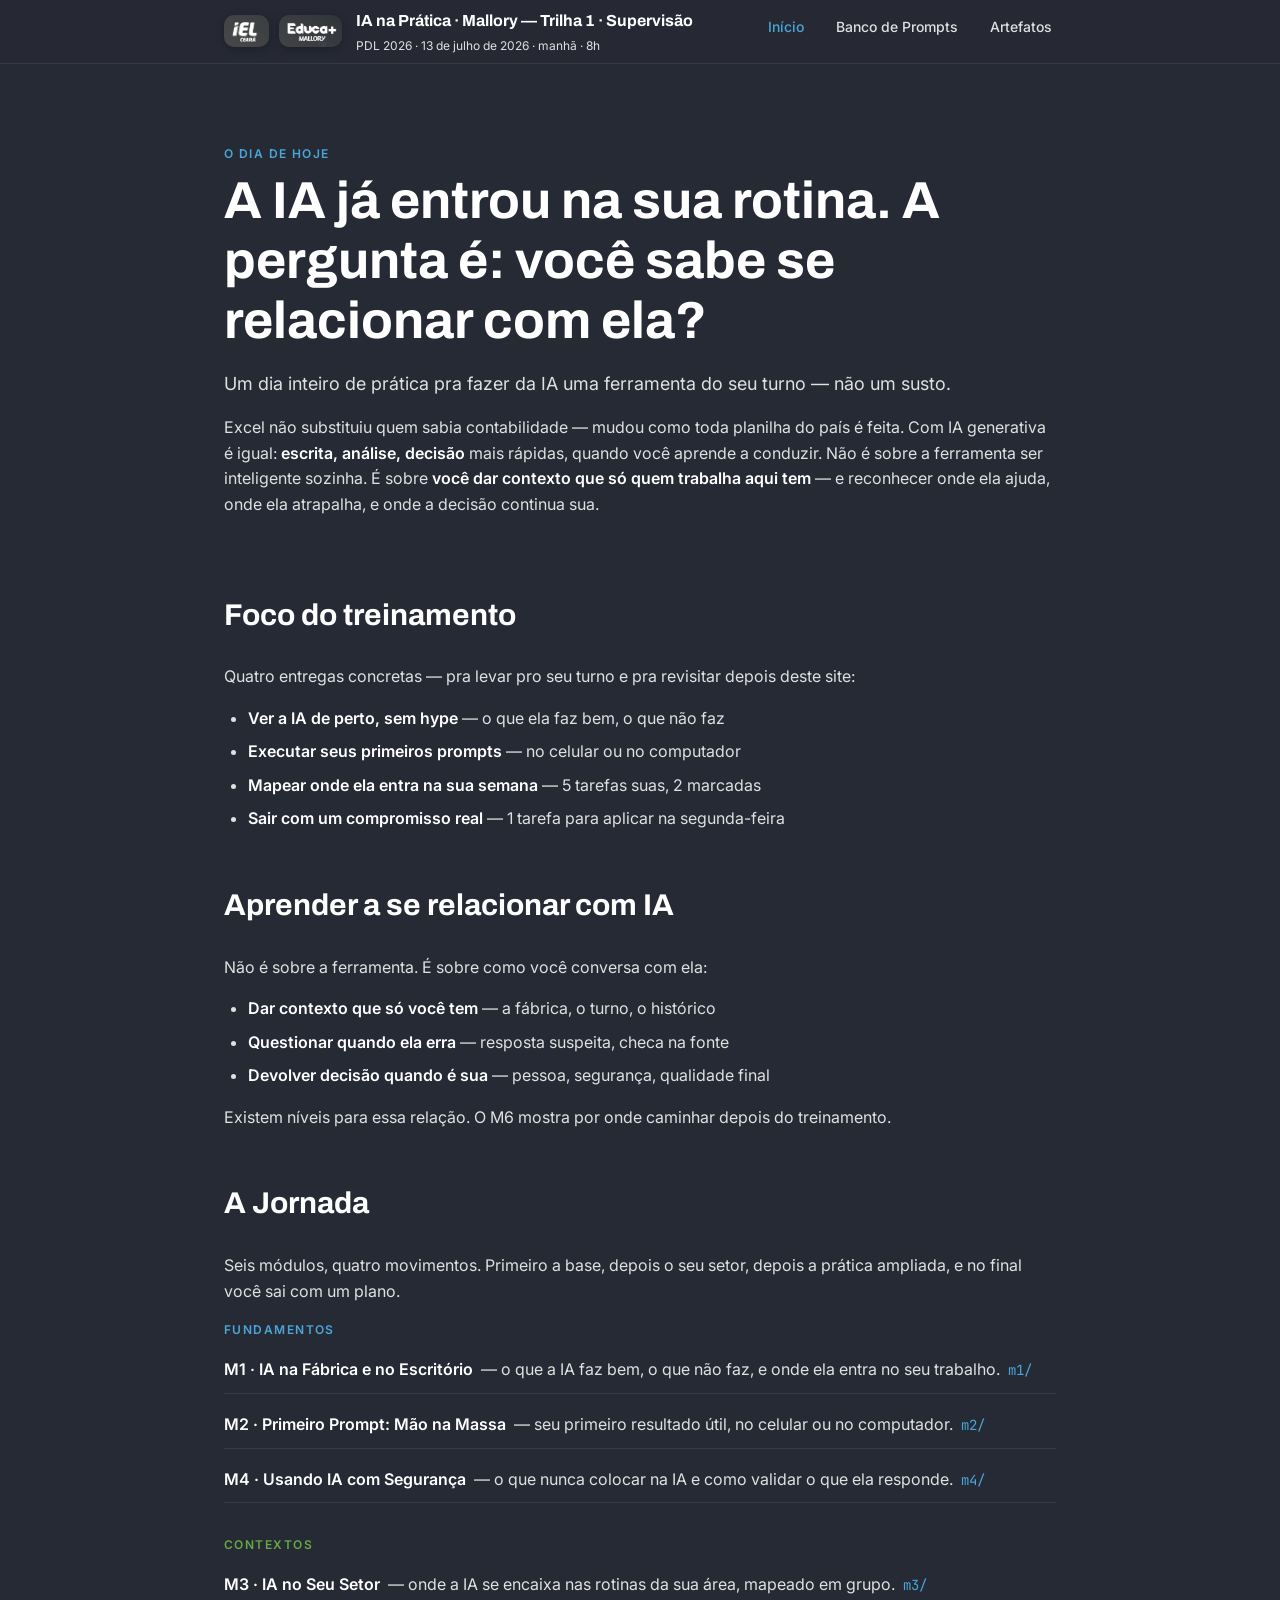
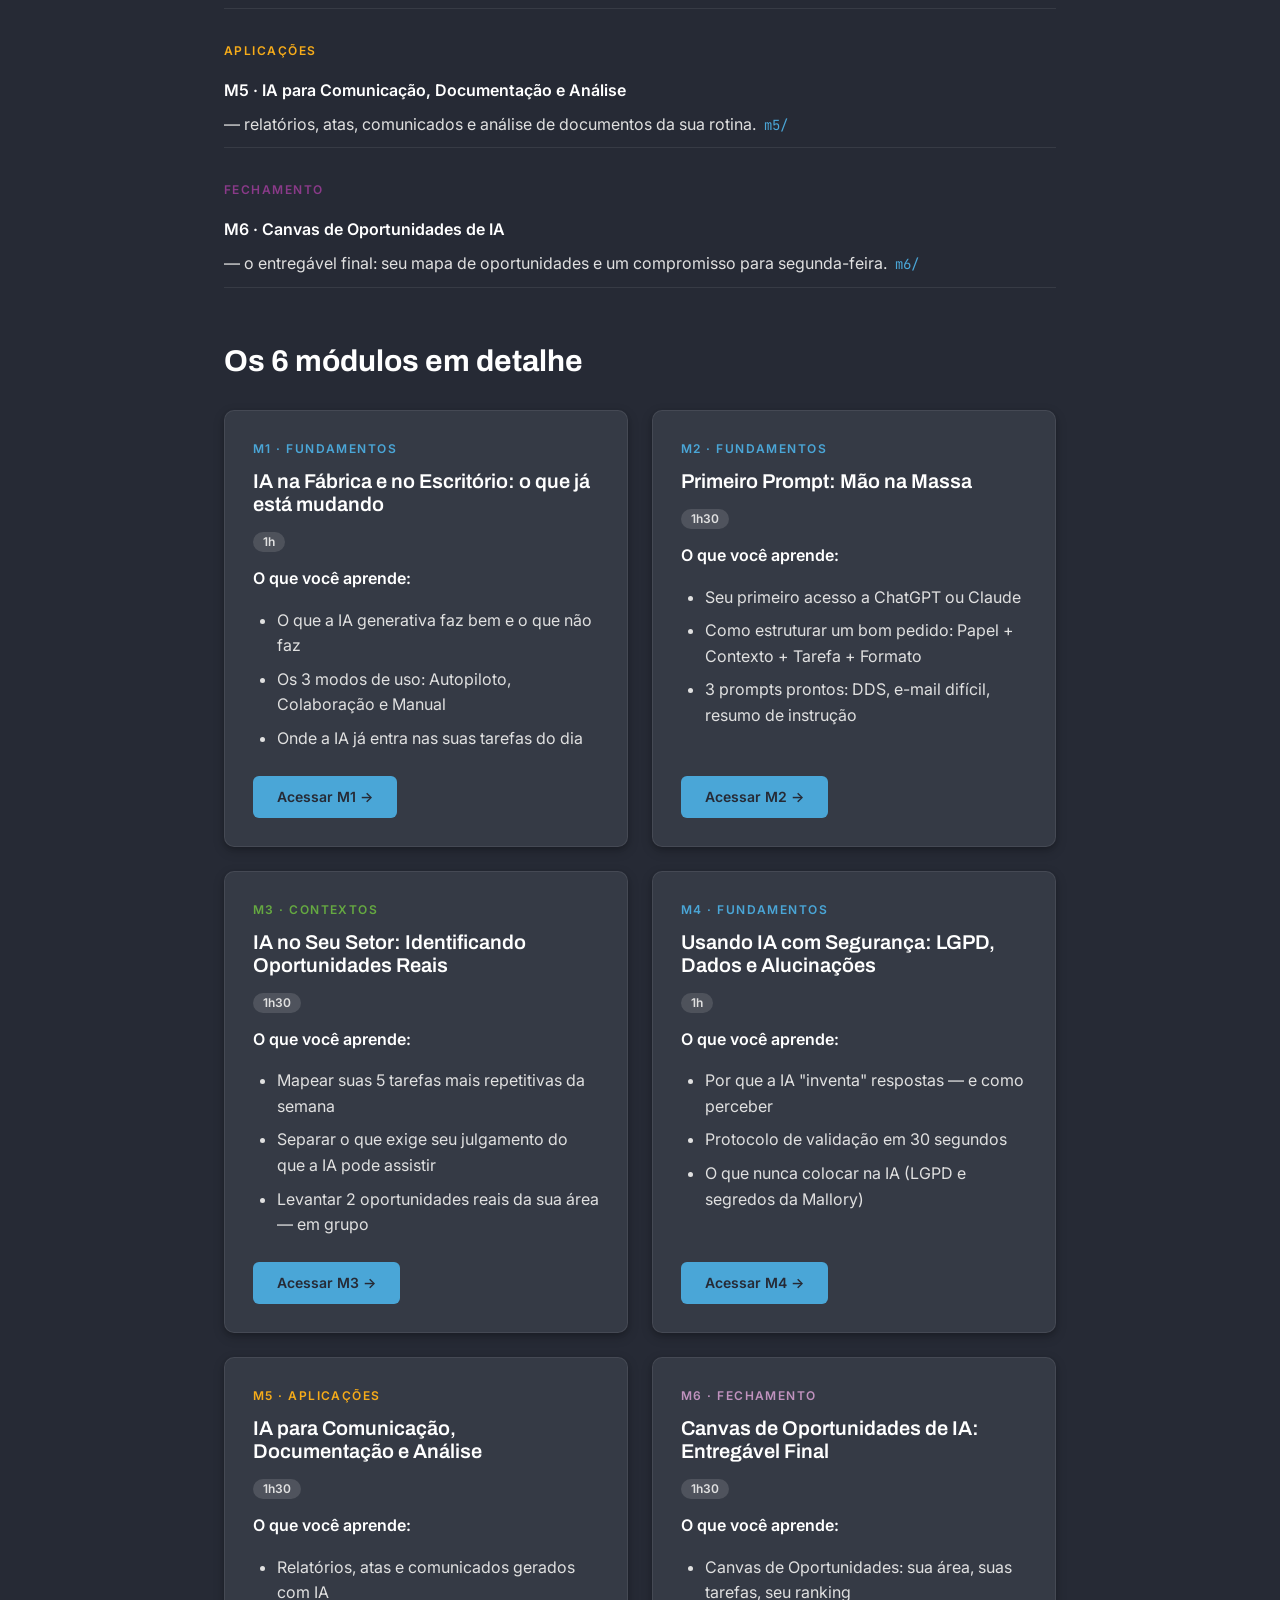
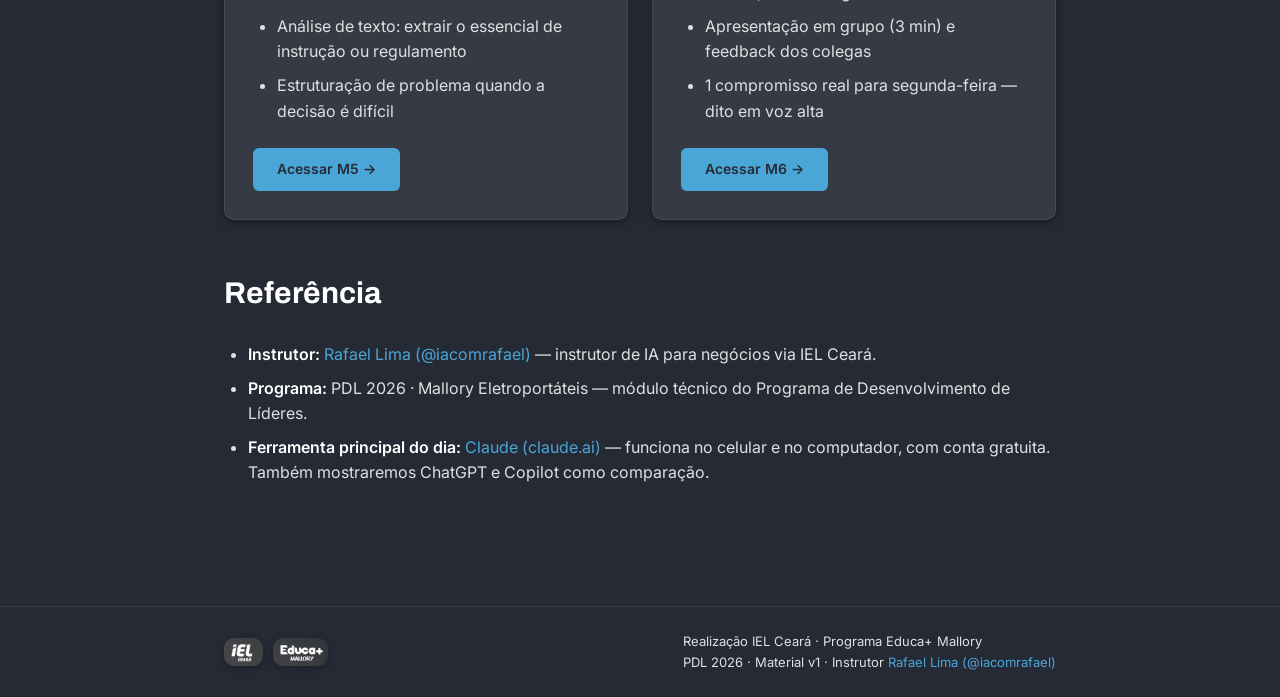
==== commit 6d59e9e2: "fix(hub): paga dívida de vocab proibido — Autopiloto/Colaboração/Manual + Anthropic Economic Index" ====
--- a/index.html
+++ b/index.html
@@ -113,7 +113,7 @@
           <p class="promessa">O que você aprende:</p>
           <ul>
             <li>O que a IA generativa faz bem e o que não faz</li>
-            <li>Os 3 modos de uso: copiloto, automação, agente</li>
+            <li>Os 3 modos de uso: Autopiloto, Colaboração e Manual</li>
             <li>Onde a IA já entra nas suas tarefas do dia</li>
           </ul>
           <a class="btn-primary" href="m1/">Acessar M1 →</a>
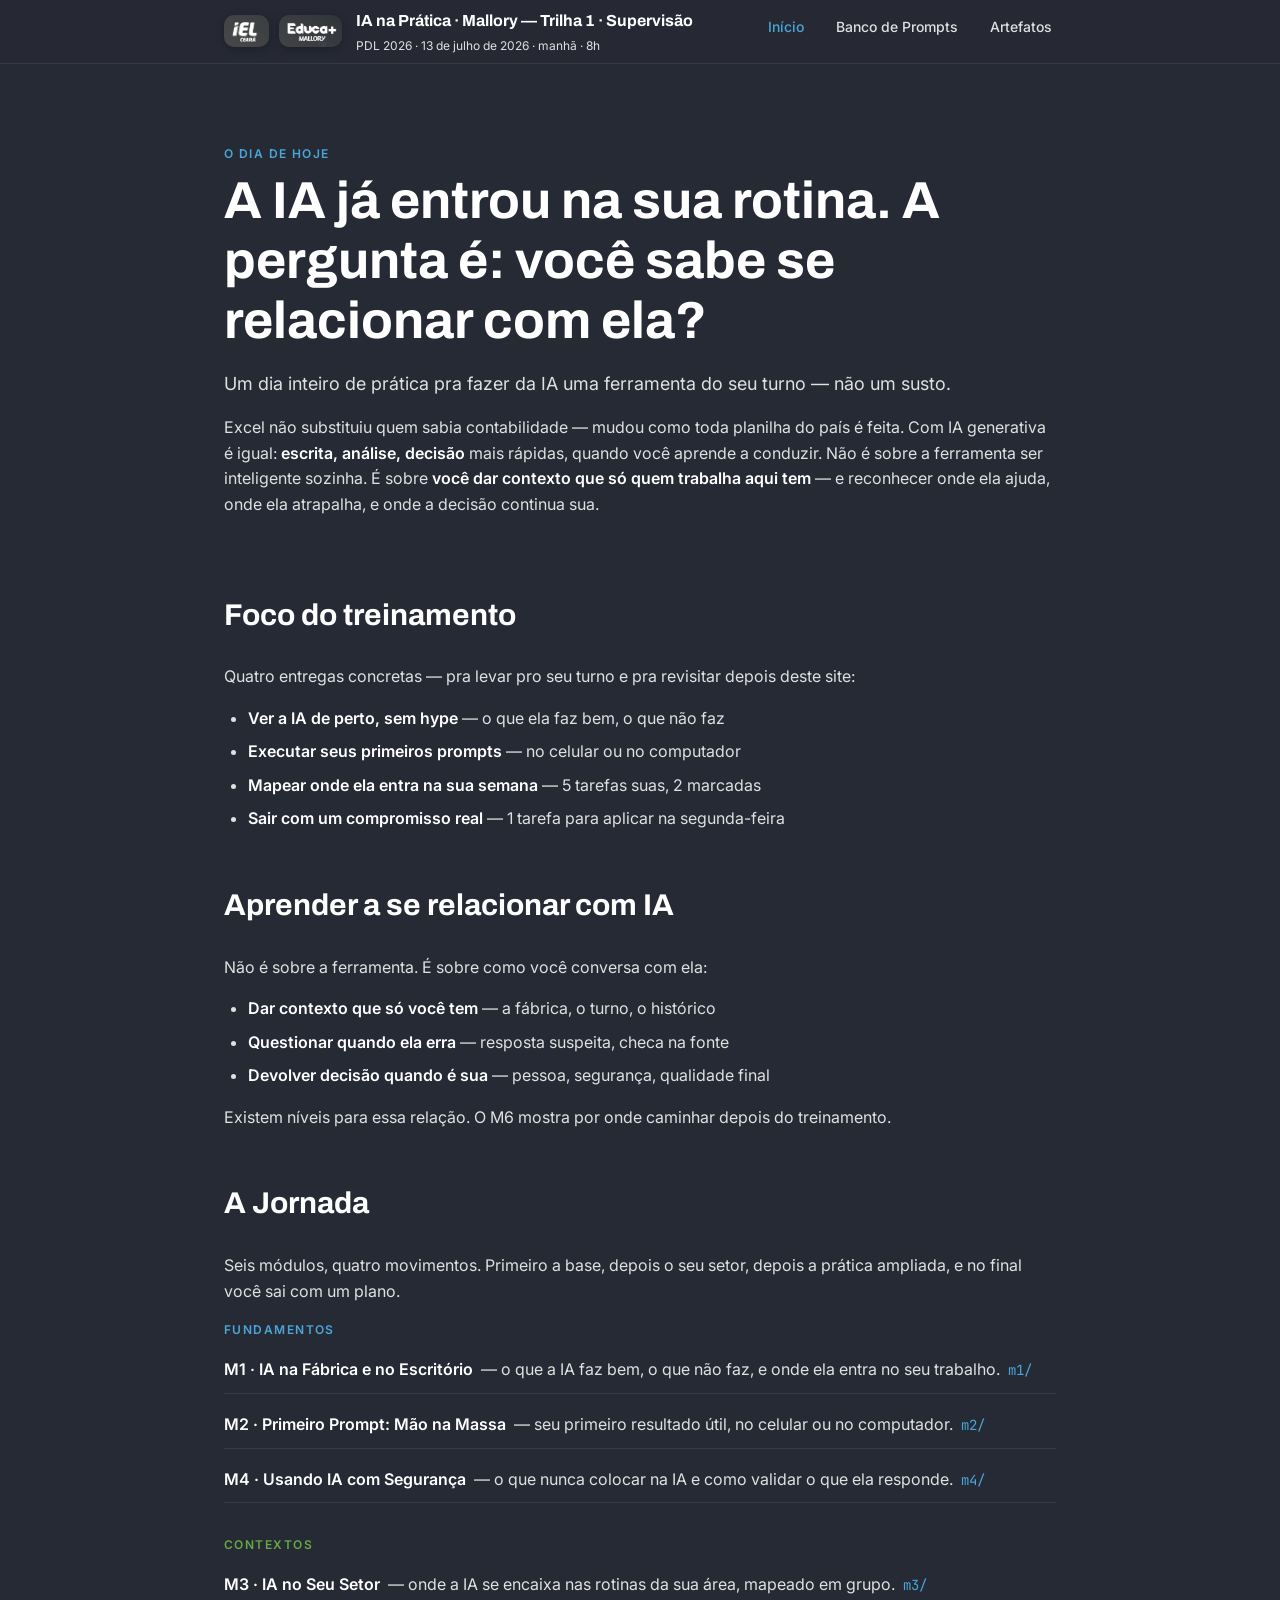
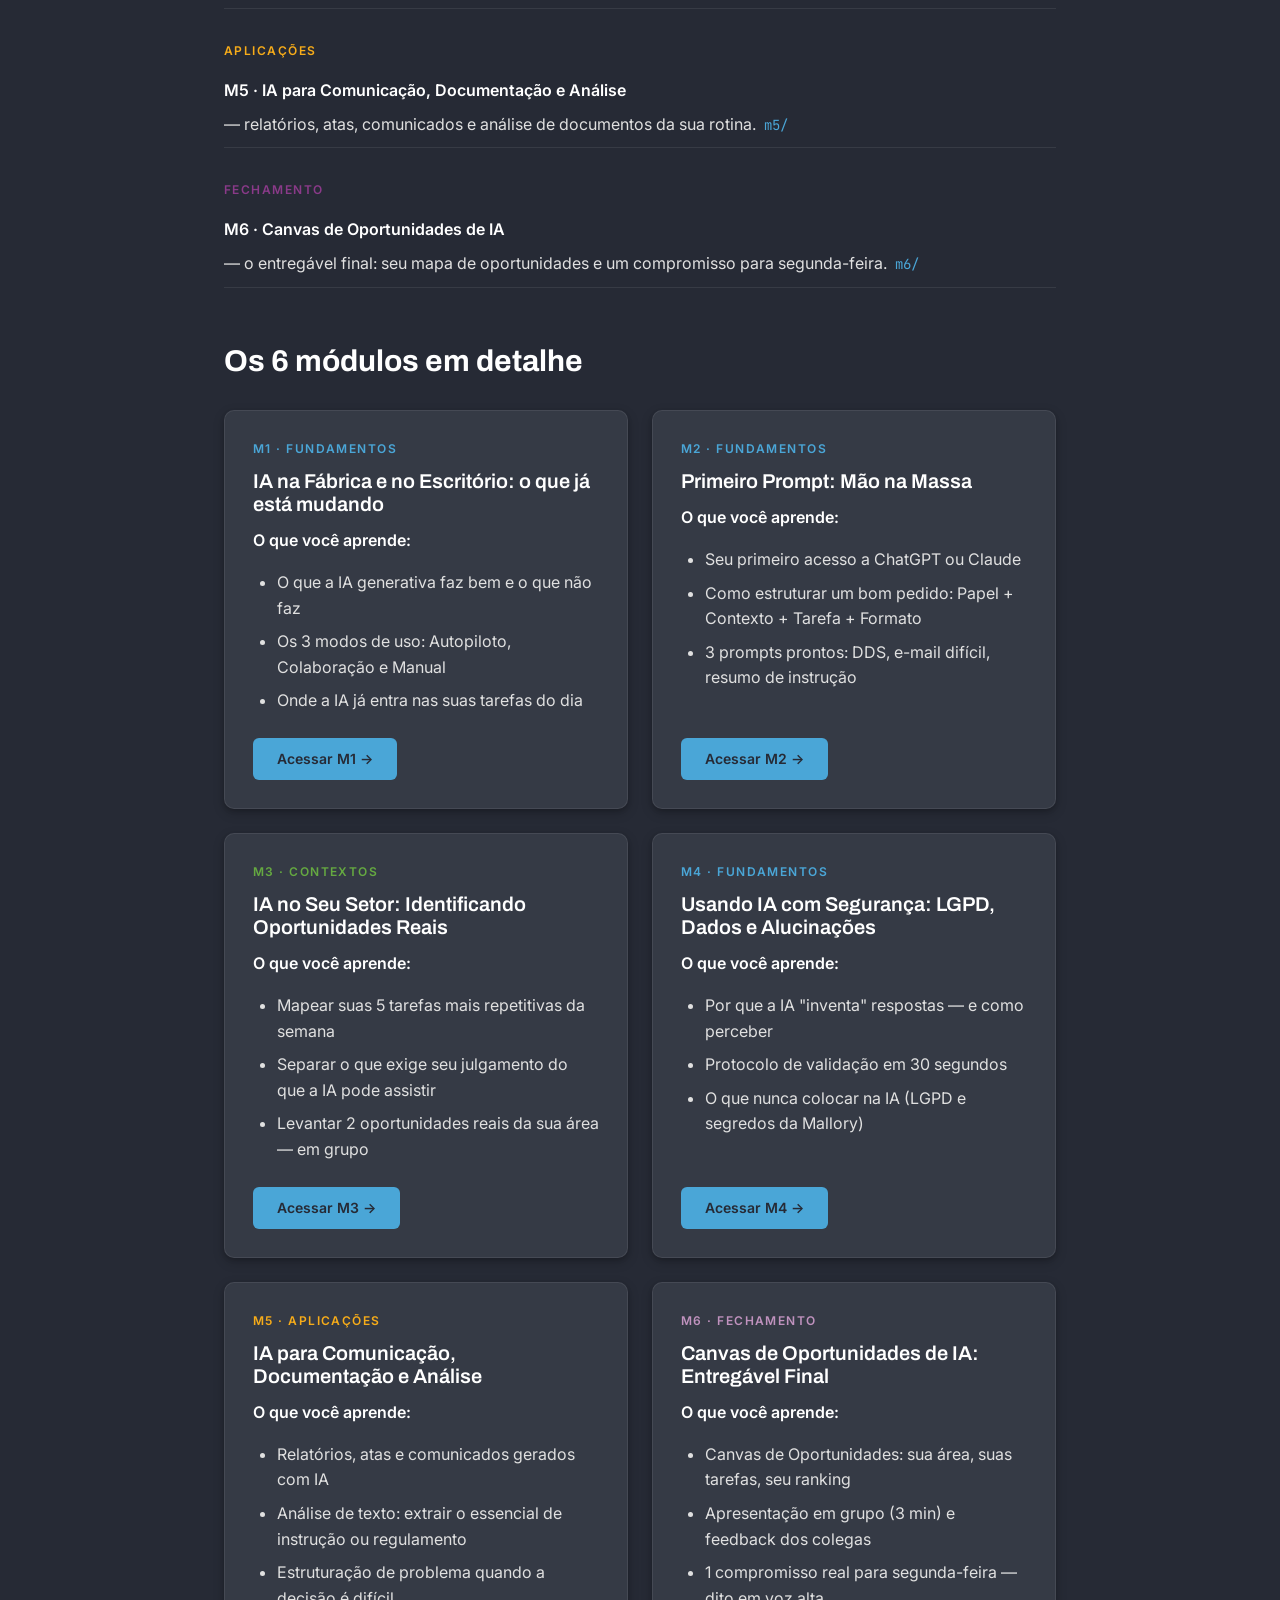
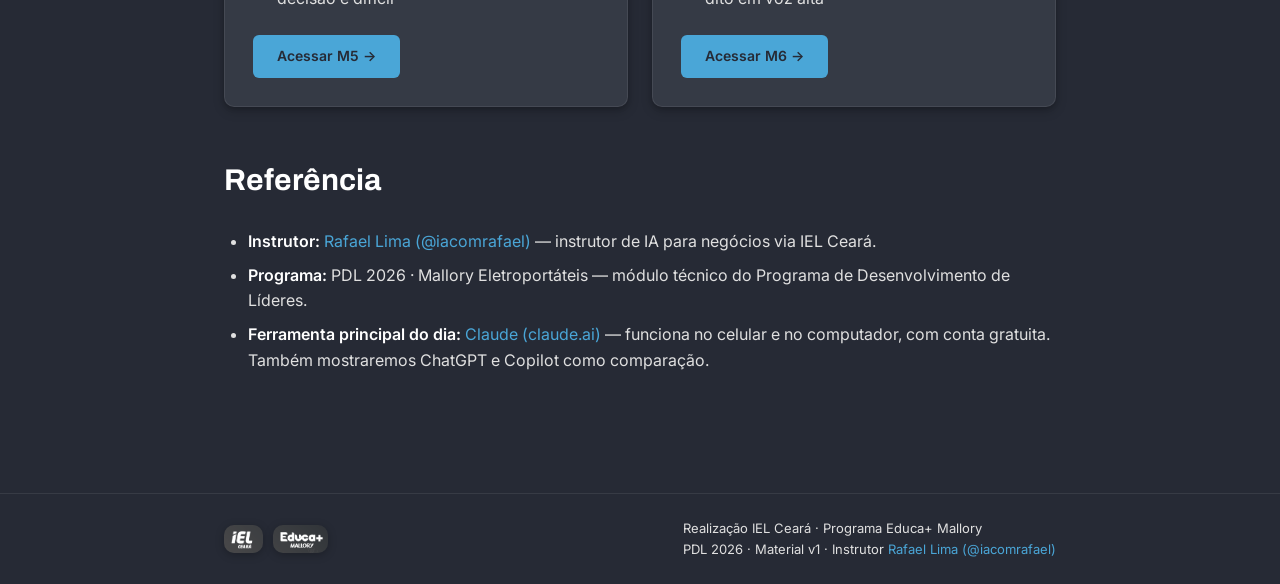
==== commit 22d6a3d6: "HUB T1: remove badges de duração dos 6 cards" ====
--- a/index.html
+++ b/index.html
@@ -109,7 +109,6 @@
         <article class="card-modulo group-fundamentos">
           <span class="eyebrow">M1 · Fundamentos</span>
           <h3>IA na Fábrica e no Escritório: o que já está mudando</h3>
-          <div><span class="badge">1h</span></div>
           <p class="promessa">O que você aprende:</p>
           <ul>
             <li>O que a IA generativa faz bem e o que não faz</li>
@@ -122,7 +121,6 @@
         <article class="card-modulo group-fundamentos">
           <span class="eyebrow">M2 · Fundamentos</span>
           <h3>Primeiro Prompt: Mão na Massa</h3>
-          <div><span class="badge">1h30</span></div>
           <p class="promessa">O que você aprende:</p>
           <ul>
             <li>Seu primeiro acesso a ChatGPT ou Claude</li>
@@ -135,7 +133,6 @@
         <article class="card-modulo group-contextos">
           <span class="eyebrow">M3 · Contextos</span>
           <h3>IA no Seu Setor: Identificando Oportunidades Reais</h3>
-          <div><span class="badge">1h30</span></div>
           <p class="promessa">O que você aprende:</p>
           <ul>
             <li>Mapear suas 5 tarefas mais repetitivas da semana</li>
@@ -148,7 +145,6 @@
         <article class="card-modulo group-fundamentos">
           <span class="eyebrow">M4 · Fundamentos</span>
           <h3>Usando IA com Segurança: LGPD, Dados e Alucinações</h3>
-          <div><span class="badge">1h</span></div>
           <p class="promessa">O que você aprende:</p>
           <ul>
             <li>Por que a IA "inventa" respostas — e como perceber</li>
@@ -161,7 +157,6 @@
         <article class="card-modulo group-aplicacoes">
           <span class="eyebrow">M5 · Aplicações</span>
           <h3>IA para Comunicação, Documentação e Análise</h3>
-          <div><span class="badge">1h30</span></div>
           <p class="promessa">O que você aprende:</p>
           <ul>
             <li>Relatórios, atas e comunicados gerados com IA</li>
@@ -174,7 +169,6 @@
         <article class="card-modulo group-fechamento">
           <span class="eyebrow">M6 · Fechamento</span>
           <h3>Canvas de Oportunidades de IA: Entregável Final</h3>
-          <div><span class="badge">1h30</span></div>
           <p class="promessa">O que você aprende:</p>
           <ul>
             <li>Canvas de Oportunidades: sua área, suas tarefas, seu ranking</li>
--- a/assets/style.css
+++ b/assets/style.css
@@ -850,11 +850,6 @@
 
 .contrato p:last-child {
   margin-bottom: 0;
-}
-
-.contrato .tempo-leitura {
-  font-size: 14px;
-  color: var(--text-secondary);
 }
 
 /* --- Conceito em 5 pontos --- */
@@ -1238,6 +1233,31 @@
     color: #000;
     border-color: #999;
   }
+
+  /* Componentes 5f: controles escondidos, cards no papel, modal fechado */
+  .niveis-tabs,
+  .btn-proximo-nivel,
+  .nivel-card-footer,
+  .simulador-opcoes,
+  #simulador-tarefa,
+  .simulador-label,
+  .btn-testar-outro,
+  .autodiagnostico-cta { display: none !important; }
+  .autodiagnostico-modal { display: none !important; }
+  .nivel-card,
+  .nivel-proximo,
+  .modos-simulador,
+  .simulador-resultado .resultado-box,
+  .zona-card,
+  .zona-detalhe .detalhe-box,
+  .detalhe-exemplo,
+  .wysiati-conexao {
+    background: #fff !important;
+    color: #000;
+    border-color: #999;
+  }
+  .simulador-resultado:empty,
+  .zona-detalhe:empty { display: none !important; }
 }
 
 /* ==========================================================================
@@ -1653,3 +1673,723 @@
 
 .card-prompt.done { border-left-color: var(--accent-green); }
 .callout-marco.done { border-left-color: var(--accent-green); }
+
+/* --- 9.9 Explorador dos 7 níveis (goal 5f) --- */
+.niveis-explorer { margin-top: 20px; }
+.niveis-tabs { display: flex; flex-wrap: wrap; gap: 8px; margin-bottom: 18px; }
+.nivel-tab {
+  font-family: var(--font-mono);
+  font-size: 13px;
+  padding: 6px 14px;
+  border-radius: var(--radius-sm);
+  border: 1px solid var(--border-subtle);
+  background: var(--bg-card);
+  color: var(--text-secondary);
+  cursor: pointer;
+  transition: background .15s, color .15s, border-color .15s;
+}
+.nivel-tab:hover { background: rgba(255, 255, 255, .08); color: var(--text-primary); }
+.nivel-tab.active {
+  background: color-mix(in oklab, var(--accent-blue) 18%, transparent);
+  border-color: var(--accent-blue);
+  color: var(--text-primary);
+}
+.nivel-tab:focus-visible { outline: 2px solid var(--accent-blue); outline-offset: 2px; }
+.nivel-card {
+  background: var(--bg-card);
+  border: 1px solid var(--border-subtle);
+  border-radius: var(--radius-lg);
+  padding: 24px;
+  box-shadow: var(--shadow-md);
+}
+.nivel-card.fade { animation: nivelFade .25s ease; }
+@keyframes nivelFade { from { opacity: .3; } to { opacity: 1; } }
+.nivel-card-header { display: flex; gap: 16px; align-items: flex-start; padding-bottom: 18px; border-bottom: 1px solid var(--border-subtle); }
+.nivel-badge {
+  font-family: var(--font-mono);
+  font-size: 15px;
+  font-weight: 500;
+  padding: 8px 14px;
+  background: var(--bg-light);
+  border-radius: var(--radius-sm);
+  color: var(--text-primary);
+  white-space: nowrap;
+}
+.nivel-titulo-wrap { display: flex; flex-direction: column; gap: 4px; }
+.nivel-kicker {
+  font-family: var(--font-mono);
+  font-size: 11px;
+  letter-spacing: .12em;
+  text-transform: uppercase;
+  color: var(--accent-blue);
+  opacity: .85;
+}
+.nivel-nome { font-family: var(--font-title); font-weight: 800; font-size: 24px; letter-spacing: -.01em; margin: 0; }
+.nivel-frase { font-size: 15px; color: var(--text-secondary); margin: 0; }
+.nivel-card-body { margin-top: 18px; display: flex; flex-direction: column; gap: 16px; }
+.nivel-bloco h4,
+.nivel-proximo h4 { font-family: var(--font-mono); font-size: 11px; letter-spacing: .12em; text-transform: uppercase; color: var(--accent-blue); margin: 0 0 6px; }
+.nivel-bloco p,
+.nivel-proximo p { font-size: 15px; color: var(--text-primary); line-height: 1.55; margin: 0; }
+.nivel-ferramenta { display: inline-block; background: var(--bg-light); border-radius: var(--radius-sm); padding: 4px 10px; font-family: var(--font-mono); font-size: 12px; color: var(--text-secondary); }
+.nivel-proximo { background: color-mix(in oklab, var(--accent-blue) 6%, transparent); border-left: 3px solid var(--accent-blue); padding: 16px; border-radius: var(--radius-sm); }
+.nivel-card-footer { display: flex; justify-content: flex-end; margin-top: 18px; }
+.btn-proximo-nivel {
+  font-family: var(--font-body);
+  font-size: 14px;
+  font-weight: 500;
+  padding: 8px 18px;
+  border-radius: var(--radius-sm);
+  border: 1px solid var(--accent-blue);
+  background: transparent;
+  color: var(--accent-blue);
+  cursor: pointer;
+  transition: background .15s;
+}
+.btn-proximo-nivel:hover { background: color-mix(in oklab, var(--accent-blue) 12%, transparent); }
+.autodiagnostico-cta {
+  margin-top: 20px;
+  padding: 20px;
+  background: var(--bg-card);
+  border: 1px dashed var(--border-subtle);
+  border-radius: var(--radius);
+  text-align: center;
+}
+.autodiagnostico-cta p { margin: 0 0 12px; color: var(--text-secondary); }
+
+/* --- 9.10 Simulador dos 3 modos (goal 5f) --- */
+.modos-simulador {
+  margin-top: 28px;
+  padding: 24px;
+  background: var(--bg-card);
+  border: 1px solid var(--border-subtle);
+  border-radius: var(--radius-lg);
+}
+.simulador-kicker { font-family: var(--font-mono); font-size: 11px; letter-spacing: .12em; text-transform: uppercase; color: var(--accent-blue); }
+.simulador-header h3 { font-family: var(--font-title); font-weight: 700; font-size: 20px; margin: 6px 0; }
+.simulador-header p { color: var(--text-secondary); font-size: 15px; margin: 0 0 16px; }
+.simulador-label { display: block; font-size: 13px; color: var(--text-secondary); margin-bottom: 6px; }
+#simulador-tarefa {
+  width: 100%;
+  padding: 12px 14px;
+  border-radius: var(--radius-sm);
+  border: 1px solid var(--border-subtle);
+  background: var(--bg-dark);
+  color: var(--text-primary);
+  font-family: var(--font-body);
+  font-size: 15px;
+  margin-bottom: 16px;
+}
+#simulador-tarefa:focus { outline: 2px solid var(--accent-blue); outline-offset: 1px; }
+.simulador-opcoes { display: grid; grid-template-columns: 1fr; gap: 10px; }
+@media (min-width: 640px) { .simulador-opcoes { grid-template-columns: repeat(3, 1fr); } }
+.simulador-opcao {
+  display: flex; flex-direction: column; align-items: flex-start; gap: 4px;
+  padding: 14px; border-radius: var(--radius-sm);
+  border: 1px solid var(--border-subtle); background: var(--bg-light);
+  color: var(--text-primary); cursor: pointer; text-align: left;
+  transition: border-color .15s, background .15s;
+}
+.simulador-opcao:hover { background: rgba(255, 255, 255, .08); }
+.simulador-opcao.selected { border-color: var(--accent-blue); background: color-mix(in oklab, var(--accent-blue) 12%, transparent); }
+.opcao-icon { font-size: 20px; display: inline-flex; align-items: center; justify-content: center; color: var(--accent-blue); }
+.opcao-icon svg { display: block; }
+.opcao-nome { font-weight: 600; font-size: 15px; }
+.opcao-desc { font-size: 13px; color: var(--text-secondary); }
+.simulador-resultado { margin-top: 16px; }
+.simulador-resultado:empty { display: none; }
+.resultado-box {
+  background: var(--bg-dark); border-radius: var(--radius-sm);
+  padding: 18px; border-left: 4px solid var(--accent-blue);
+}
+.resultado-box.modo-autopiloto { border-left-color: var(--accent-green); }
+.resultado-box.modo-colaboracao { border-left-color: var(--accent-yellow); }
+.resultado-box.modo-manual { border-left-color: var(--accent-red); }
+.resultado-titulo { font-weight: 700; font-size: 16px; margin: 0 0 10px; }
+.resultado-box dl { margin: 0; }
+.resultado-box dt { font-family: var(--font-mono); font-size: 11px; letter-spacing: .1em; text-transform: uppercase; color: var(--accent-blue); margin-top: 10px; }
+.resultado-box dd { margin: 4px 0 0; font-size: 14px; color: var(--text-primary); line-height: 1.5; }
+.resultado-alerta { margin-top: 12px; padding: 12px; background: color-mix(in oklab, var(--accent-yellow) 10%, transparent); border-radius: var(--radius-sm); font-size: 14px; color: var(--text-secondary); }
+.btn-testar-outro { margin-top: 14px; font-family: var(--font-body); font-size: 13px; padding: 6px 14px; border-radius: var(--radius-sm); border: 1px solid var(--border-subtle); background: transparent; color: var(--accent-blue); cursor: pointer; }
+.btn-testar-outro:hover { background: color-mix(in oklab, var(--accent-blue) 10%, transparent); }
+
+/* --- 9.11 Explorador WYSIATI · 3 zonas (goal 5f) --- */
+.wysiati-intro { margin-bottom: 18px; }
+.zonas-grid { display: grid; grid-template-columns: 1fr; gap: 10px; }
+@media (min-width: 640px) { .zonas-grid { grid-template-columns: repeat(3, 1fr); } }
+.zona-card {
+  display: flex; flex-direction: column; align-items: flex-start; gap: 4px;
+  padding: 16px; border-radius: var(--radius-sm);
+  border: 1px solid var(--border-subtle); background: var(--bg-card);
+  color: var(--text-primary); cursor: pointer; text-align: left;
+  transition: border-color .15s, background .15s;
+}
+.zona-card:hover { background: rgba(255, 255, 255, .08); }
+.zona-card.active { border-color: var(--accent-blue); background: color-mix(in oklab, var(--accent-blue) 12%, transparent); }
+.zona-icon { font-size: 20px; }
+.zona-nome { font-weight: 600; font-size: 16px; }
+.zona-frase { font-size: 13px; color: var(--text-secondary); }
+.zona-detalhe { margin-top: 16px; }
+.zona-detalhe:empty { display: none; }
+.detalhe-box { background: var(--bg-card); border: 1px solid var(--border-subtle); border-left: 4px solid var(--accent-blue); border-radius: var(--radius-sm); padding: 18px; }
+.detalhe-box h4 { font-family: var(--font-title); font-weight: 700; font-size: 17px; margin: 0 0 8px; }
+.detalhe-box p { font-size: 15px; color: var(--text-primary); line-height: 1.55; margin: 0 0 10px; }
+.detalhe-exemplo { background: var(--bg-dark); border-radius: var(--radius-sm); padding: 12px; font-size: 14px; color: var(--text-secondary); }
+.detalhe-modo { display: inline-block; margin-top: 10px; font-family: var(--font-mono); font-size: 12px; padding: 4px 10px; border-radius: var(--radius-sm); background: var(--bg-light); color: var(--accent-blue); }
+.wysiati-conexao { margin-top: 18px; padding: 16px; background: color-mix(in oklab, var(--accent-purple) 10%, transparent); border-left: 3px solid var(--accent-purple); border-radius: var(--radius-sm); font-size: 15px; line-height: 1.55; }
+.wysiati-conexao a { color: var(--purple-text); }
+
+/* --- 9.12 Modal do autodiagnóstico (goal 5f) --- */
+.autodiagnostico-modal { position: fixed; inset: 0; z-index: 1000; display: flex; align-items: center; justify-content: center; padding: 20px; }
+.autodiagnostico-modal[hidden] { display: none; }
+.modal-backdrop { position: fixed; inset: 0; background: rgba(0, 0, 0, .72); }
+.modal-content { position: relative; width: 100%; max-width: 900px; height: 90vh; max-height: 90vh; background: var(--bg-dark); border-radius: var(--radius-lg); box-shadow: var(--shadow-lg); overflow: hidden; z-index: 1; }
+.modal-content iframe { width: 100%; height: 100%; border: none; display: block; }
+.modal-close { position: absolute; top: 10px; right: 10px; width: 40px; height: 40px; border-radius: var(--radius-sm); border: none; background: var(--bg-light); color: var(--text-primary); font-size: 18px; cursor: pointer; z-index: 2; }
+.modal-close:hover { background: var(--accent-red); }
+body.modal-open { overflow: hidden; }
+
+/* ===================================================================
+   Goal 6a — patches M1 (matriz, WYSIATI, simulador, não-entra, famílias)
+   =================================================================== */
+
+/* --- 9.13 Matriz IA aninhada · retângulos (goal 6a §3) --- */
+.matriz-ia {
+  display: grid;
+  grid-template-columns: minmax(250px, 1fr) 1.4fr;
+  gap: 32px;
+  align-items: center;
+  margin: 8px 0 4px;
+}
+.matriz-ia__caixas {
+  padding: 20px;
+  background: var(--bg-light);
+  border-radius: var(--radius);
+}
+.matriz-ia .caixa {
+  border: 1.5px solid var(--border-subtle);
+  border-radius: var(--radius-sm);
+  padding: 16px;
+  position: relative;
+}
+.matriz-ia .caixa-1 { background: transparent; }
+.matriz-ia .caixa-2 { margin-top: 12px; background: rgba(255, 255, 255, .02); }
+.matriz-ia .caixa-3 { margin-top: 12px; background: rgba(255, 255, 255, .04); }
+.matriz-ia .caixa-4 {
+  margin-top: 12px;
+  background: color-mix(in oklab, var(--accent-blue) 15%, transparent);
+  border-color: var(--accent-blue);
+  border-width: 2px;
+}
+.matriz-ia .caixa-label {
+  display: block;
+  font-family: var(--font-mono);
+  font-size: 12px;
+  letter-spacing: .08em;
+  color: var(--text-secondary);
+  text-transform: uppercase;
+  margin-bottom: 4px;
+}
+.matriz-ia .caixa-4 .caixa-label { color: var(--accent-blue); font-weight: 600; }
+.matriz-ia .caixa-voce {
+  display: block;
+  font-family: var(--font-body);
+  font-size: 13px;
+  color: var(--text-primary);
+  font-style: italic;
+}
+.matriz-ia__legenda { color: var(--text-primary); }
+.matriz-ia .legenda-frase {
+  font-size: 17px;
+  line-height: 1.5;
+  border-left: 3px solid var(--accent-yellow);
+  padding-left: 16px;
+  margin: 0 0 20px;
+}
+.matriz-ia .legenda-lista { padding-left: 20px; margin: 0; }
+.matriz-ia .legenda-lista li { margin-bottom: 12px; line-height: 1.55; color: var(--text-secondary); }
+.matriz-ia .legenda-lista li strong { color: var(--text-primary); }
+@media (max-width: 768px) { .matriz-ia { grid-template-columns: 1fr; gap: 20px; } }
+
+/* --- 9.14 WYSIATI · 3 zonas retangulares + tabela (goal 6a §4) --- */
+.wysiati {
+  display: grid;
+  grid-template-columns: minmax(250px, 1fr) 1.4fr;
+  gap: 32px;
+  align-items: center;
+  margin: 8px 0;
+}
+.wysiati__caixas {
+  padding: 20px;
+  background: var(--bg-light);
+  border-radius: var(--radius);
+}
+.wysiati .zona {
+  border: 1.5px solid var(--border-subtle);
+  border-radius: var(--radius-sm);
+  padding: 18px;
+  position: relative;
+}
+.wysiati .zona-3 { background: rgba(255, 255, 255, .04); }
+.wysiati .zona-2 { margin-top: 12px; background: color-mix(in oklab, var(--accent-yellow) 10%, transparent); border-color: color-mix(in oklab, var(--accent-yellow) 40%, transparent); }
+.wysiati .zona-1 { margin-top: 12px; background: color-mix(in oklab, var(--accent-blue) 15%, transparent); border-color: color-mix(in oklab, var(--accent-blue) 55%, transparent); }
+.wysiati .zona-label {
+  display: block;
+  font-family: var(--font-mono);
+  font-size: 12px;
+  letter-spacing: .08em;
+  text-transform: uppercase;
+  color: var(--text-secondary);
+  font-weight: 600;
+}
+.wysiati .zona-1 .zona-label { color: var(--accent-blue); }
+.wysiati .zona-2 .zona-label { color: var(--accent-yellow); }
+.wysiati__legenda { color: var(--text-primary); }
+.wysiati__titulo { font-family: var(--font-title); font-size: 28px; margin: 0 0 4px; }
+.wysiati__origem { color: var(--text-secondary); margin: 0 0 14px; font-size: 14px; }
+.wysiati__intro { line-height: 1.55; margin: 0 0 18px; }
+.wysiati__tabela { width: 100%; border-collapse: collapse; }
+.wysiati__tabela th {
+  text-align: left;
+  font-family: var(--font-mono);
+  font-size: 11px;
+  letter-spacing: .08em;
+  text-transform: uppercase;
+  padding: 10px 8px;
+  border-bottom: 1px solid var(--border-subtle);
+  color: var(--text-secondary);
+}
+.wysiati__tabela td {
+  padding: 12px 8px;
+  border-bottom: 1px solid var(--border-subtle);
+  vertical-align: top;
+  line-height: 1.5;
+  font-size: 15px;
+  color: var(--text-secondary);
+}
+.wysiati__tabela td strong { color: var(--text-primary); }
+.wysiati__tabela tr:last-child td { border-bottom: none; }
+@media (max-width: 768px) { .wysiati { grid-template-columns: 1fr; gap: 20px; } }
+
+/* --- 9.15 Simulador · auto-sugestão + estados (goal 6a §5) --- */
+.simulador-sugestao {
+  margin: 10px 0 4px;
+  font-size: 14px;
+  color: var(--text-secondary);
+  min-height: 20px;
+}
+.simulador-sugestao:empty { display: none; }
+.simulador-sugestao strong { color: var(--accent-blue); }
+.feedback-marca {
+  font-family: var(--font-mono);
+  font-size: 12px;
+  letter-spacing: .04em;
+  font-weight: 600;
+  margin-bottom: 8px;
+}
+.simulador-feedback[data-estado="acerto"] .feedback-marca { color: var(--accent-green); }
+.simulador-feedback[data-estado="miss"] .feedback-marca { color: var(--accent-yellow); }
+.feedback-alerta {
+  margin-top: 12px;
+  padding: 12px;
+  background: color-mix(in oklab, var(--accent-yellow) 10%, transparent);
+  border-left: 3px solid var(--accent-yellow);
+  border-radius: var(--radius-sm);
+  font-size: 14px;
+  color: var(--text-secondary);
+}
+.feedback-alerta:empty { display: none; }
+
+/* --- 9.16 Cards "onde a IA não entra" (goal 6a §6) --- */
+.nao-entra-grid {
+  display: grid;
+  grid-template-columns: repeat(auto-fit, minmax(220px, 1fr));
+  gap: 14px;
+  margin: 20px 0;
+}
+.nao-entra-card {
+  background: var(--bg-card);
+  border: 1px solid var(--border-subtle);
+  border-left: 3px solid var(--accent-red);
+  border-radius: var(--radius-sm);
+  padding: 16px 18px;
+}
+.nao-entra-label {
+  display: block;
+  font-family: var(--font-mono);
+  font-size: 12px;
+  letter-spacing: .1em;
+  text-transform: uppercase;
+  color: var(--red-text);
+  font-weight: 700;
+  margin-bottom: 8px;
+}
+.nao-entra-texto { margin: 0; line-height: 1.5; color: var(--text-secondary); font-size: 15px; }
+
+/* --- 9.17 Delegação × Estruturação · accordion (goal 6a §8, só T2) --- */
+.delegacao-vs-estruturacao { margin: 8px 0; }
+.delegacao-vs-estruturacao .secao-lead { color: var(--text-secondary); margin-bottom: 18px; }
+.accordion-familias { display: flex; flex-direction: column; gap: 12px; }
+.familia-item {
+  border: 1px solid var(--border-subtle);
+  border-radius: var(--radius);
+  overflow: hidden;
+  background: var(--bg-card);
+  transition: border-color .2s;
+}
+.familia-item[data-open="true"] { border-color: var(--accent-blue); }
+.familia-header {
+  display: flex;
+  align-items: center;
+  gap: 16px;
+  width: 100%;
+  padding: 18px 20px;
+  background: transparent;
+  border: none;
+  color: inherit;
+  text-align: left;
+  cursor: pointer;
+  font-family: inherit;
+}
+.familia-header:focus-visible { outline: 2px solid var(--accent-blue); outline-offset: -2px; }
+.familia-icone {
+  display: inline-flex;
+  align-items: center;
+  justify-content: center;
+  width: 40px; height: 40px;
+  border-radius: var(--radius-sm);
+  background: color-mix(in oklab, var(--accent-blue) 15%, transparent);
+  color: var(--accent-blue);
+  flex-shrink: 0;
+}
+.familia-item[data-familia="estruturacao"] .familia-icone {
+  background: color-mix(in oklab, var(--accent-yellow) 15%, transparent);
+  color: var(--accent-yellow);
+}
+.familia-textos { flex: 1; display: flex; flex-direction: column; gap: 3px; }
+.familia-titulo { font-family: var(--font-title); font-weight: 700; font-size: 17px; color: var(--text-primary); }
+.familia-subtitulo { font-size: 14px; color: var(--text-secondary); }
+.familia-seta { color: var(--text-secondary); transition: transform .2s; font-size: 15px; }
+.familia-header[aria-expanded="true"] .familia-seta { transform: rotate(180deg); }
+.familia-body { padding: 0 20px 20px 76px; }
+.familia-body dl { margin: 0; }
+.familia-body dt {
+  font-family: var(--font-mono);
+  font-size: 11px;
+  letter-spacing: .08em;
+  color: var(--accent-blue);
+  text-transform: uppercase;
+  margin-top: 14px;
+}
+.familia-body dt:first-child { margin-top: 0; }
+.familia-body dd { margin: 6px 0 0; line-height: 1.55; color: var(--text-secondary); }
+.familia-body dd code {
+  display: inline-block;
+  padding: 3px 8px;
+  background: var(--bg-dark);
+  border-radius: var(--radius-sm);
+  font-family: var(--font-mono);
+  font-size: 13px;
+  color: var(--text-primary);
+}
+.diagnostico-rapido {
+  margin-top: 18px;
+  padding: 16px 20px;
+  background: color-mix(in oklab, var(--accent-purple) 12%, transparent);
+  border-left: 3px solid var(--accent-purple);
+  border-radius: var(--radius-sm);
+}
+.diagnostico-label {
+  font-family: var(--font-mono);
+  font-size: 11px;
+  letter-spacing: .1em;
+  color: var(--purple-text);
+  font-weight: 700;
+  margin: 0 0 8px;
+}
+.diagnostico-rapido p:last-child { margin: 0; line-height: 1.55; color: var(--text-secondary); }
+
+/* --- 9.18 Print dos componentes 6a --- */
+@media print {
+  .matriz-ia, .wysiati { grid-template-columns: 1fr 1fr; gap: 16px; page-break-inside: avoid; }
+  .matriz-ia__caixas, .wysiati__caixas { background: #fff; }
+  .matriz-ia .caixa, .wysiati .zona { border-color: #666; background: #fff; }
+  .familia-body { display: block !important; padding-left: 20px; }
+  .familia-header { cursor: default; }
+  .familia-seta { display: none; }
+}
+
+/* ===================================================================
+   Goal 6b — M2 (PCTFL grid, compare vago×situado, verbos, gerador, trio, entregável)
+   =================================================================== */
+
+/* --- 10.1 PCTFL grid — as camadas do método (goal 6b §1.6) --- */
+.pctfl-grid {
+  display: grid;
+  grid-template-columns: repeat(auto-fit, minmax(150px, 1fr));
+  gap: 12px;
+  margin: 20px 0;
+}
+.pctfl-card {
+  background: var(--bg-card);
+  border: 1px solid var(--border-subtle);
+  border-top: 3px solid var(--accent-blue);
+  border-radius: var(--radius-sm);
+  padding: 16px;
+  display: flex;
+  flex-direction: column;
+  gap: 6px;
+}
+.pctfl-letra { font-family: var(--font-mono); font-size: 22px; font-weight: 700; color: var(--accent-blue); }
+.pctfl-nome { font-family: var(--font-title); font-weight: 700; font-size: 16px; color: var(--text-primary); }
+.pctfl-desc { font-size: 13px; color: var(--text-secondary); line-height: 1.5; }
+.pctfl-card-plus { border-top-color: var(--accent-yellow); }
+.pctfl-card-plus .pctfl-letra { color: var(--accent-yellow); font-size: 18px; }
+
+/* --- 10.2 Compare-grid vago × situado (goal 6b §2) --- */
+.compare-section { margin: 8px 0; }
+.compare-grid { display: flex; flex-direction: column; gap: 24px; margin: 20px 0; }
+.compare-par { display: grid; grid-template-columns: 1fr 1fr; gap: 16px; align-items: stretch; }
+.compare-col {
+  padding: 18px;
+  border-radius: var(--radius);
+  background: var(--bg-light);
+  border: 1px solid var(--border-subtle);
+  display: flex;
+  flex-direction: column;
+  gap: 10px;
+}
+.compare-vago { border-left: 3px solid var(--accent-red); }
+.compare-situado { border-left: 3px solid var(--accent-green); }
+.compare-label {
+  font-family: var(--font-mono);
+  font-size: 11px;
+  letter-spacing: .1em;
+  text-transform: uppercase;
+  font-weight: 700;
+}
+.compare-vago .compare-label { color: var(--red-text); }
+.compare-situado .compare-label { color: color-mix(in oklab, var(--accent-green) 70%, white); }
+.compare-prompt {
+  background: rgba(0, 0, 0, .25);
+  padding: 12px;
+  border-radius: var(--radius-sm);
+  font-family: var(--font-mono);
+  font-size: 13px;
+  line-height: 1.5;
+  color: var(--text-primary);
+  margin: 0;
+  white-space: pre-wrap;
+  word-wrap: break-word;
+}
+.compare-consequencia { font-size: 14px; color: var(--text-secondary); line-height: 1.5; margin: 0; }
+.compare-fecho {
+  margin-top: 20px;
+  padding: 16px 20px;
+  background: color-mix(in oklab, var(--accent-blue) 10%, transparent);
+  border-left: 3px solid var(--accent-blue);
+  border-radius: var(--radius-sm);
+  line-height: 1.6;
+}
+@media (max-width: 768px) { .compare-par { grid-template-columns: 1fr; } }
+
+/* --- 10.3 Tabela de verbos cirúrgicos (goal 6b §3) --- */
+.verbos-tabela { width: 100%; border-collapse: collapse; margin: 20px 0; font-size: 15px; }
+.verbos-tabela th {
+  text-align: left;
+  padding: 12px 10px;
+  border-bottom: 2px solid var(--border-subtle);
+  font-family: var(--font-mono);
+  font-size: 11px;
+  letter-spacing: .08em;
+  text-transform: uppercase;
+  color: var(--text-secondary);
+  font-weight: 600;
+}
+.verbos-tabela td {
+  padding: 14px 10px;
+  border-bottom: 1px solid var(--border-subtle);
+  vertical-align: top;
+  line-height: 1.5;
+  background: var(--bg-light);
+}
+.verbos-tabela td:nth-child(2) { color: var(--red-text); font-style: italic; }
+.verbos-tabela td:nth-child(3) { color: color-mix(in oklab, var(--accent-green) 70%, white); font-weight: 600; }
+.verbos-tabela td:nth-child(4) { font-family: var(--font-mono); font-size: 13px; color: var(--text-secondary); }
+
+/* --- 10.4 Gerador PCTFL inline (goal 6b §4 + §5) --- */
+.gerador-section { margin: 8px 0; }
+.gerador-pctfl { display: grid; grid-template-columns: 1fr 1fr; gap: 24px; margin: 20px 0; }
+.gerador-form { display: flex; flex-direction: column; gap: 16px; }
+.gerador-campo { display: flex; flex-direction: column; gap: 6px; }
+.gerador-campo label {
+  display: flex;
+  align-items: baseline;
+  gap: 8px;
+  font-family: var(--font-mono);
+  font-size: 13px;
+  color: var(--text-secondary);
+}
+.campo-letra {
+  display: inline-flex;
+  align-items: center;
+  justify-content: center;
+  width: 22px; height: 22px;
+  border-radius: 4px;
+  background: color-mix(in oklab, var(--accent-blue) 20%, transparent);
+  color: var(--accent-blue);
+  font-weight: 700;
+  font-size: 12px;
+}
+.campo-letra-plus {
+  width: auto; padding: 0 6px;
+  background: color-mix(in oklab, var(--accent-yellow) 25%, transparent);
+  color: var(--accent-yellow);
+}
+.gerador-campo-avancado label { color: var(--accent-yellow); }
+.campo-hint {
+  font-size: 12px;
+  color: var(--text-secondary);
+  opacity: .7;
+  font-style: italic;
+  text-transform: none;
+  letter-spacing: 0;
+}
+.gerador-campo textarea {
+  background: var(--bg-light);
+  border: 1px solid var(--border-subtle);
+  border-radius: var(--radius-sm);
+  color: var(--text-primary);
+  font-family: var(--font-body);
+  font-size: 14px;
+  padding: 10px 12px;
+  resize: vertical;
+  line-height: 1.5;
+}
+.gerador-campo textarea:focus { outline: 2px solid var(--accent-blue); outline-offset: -1px; border-color: transparent; }
+.gerador-acoes { display: flex; gap: 10px; flex-wrap: wrap; margin-top: 6px; }
+.gerador-btn {
+  padding: 8px 16px;
+  border-radius: var(--radius-sm);
+  background: var(--bg-light);
+  color: var(--text-primary);
+  border: 1px solid var(--border-subtle);
+  font-family: var(--font-body);
+  font-size: 14px;
+  cursor: pointer;
+  transition: background .2s;
+}
+.gerador-btn:hover { background: var(--bg-card); }
+.gerador-btn:focus-visible { outline: 2px solid var(--accent-blue); outline-offset: 2px; }
+.gerador-copiar {
+  background: color-mix(in oklab, var(--accent-blue) 25%, transparent);
+  color: var(--accent-blue);
+  border-color: var(--accent-blue);
+}
+.gerador-preview {
+  position: sticky;
+  top: 16px;
+  align-self: start;
+  background: var(--bg-light);
+  border: 1px solid var(--border-subtle);
+  border-radius: var(--radius);
+  padding: 16px;
+}
+.preview-topo { display: flex; align-items: center; justify-content: space-between; margin-bottom: 10px; gap: 8px; }
+.preview-label {
+  font-family: var(--font-mono);
+  font-size: 11px;
+  letter-spacing: .08em;
+  text-transform: uppercase;
+  color: var(--text-secondary);
+}
+.preview-conteudo {
+  background: rgba(0, 0, 0, .25);
+  padding: 16px;
+  border-radius: var(--radius-sm);
+  font-family: var(--font-mono);
+  font-size: 13px;
+  line-height: 1.6;
+  color: var(--text-primary);
+  white-space: pre-wrap;
+  word-wrap: break-word;
+  max-height: 500px;
+  overflow-y: auto;
+}
+.preview-nota { font-size: 12px; color: var(--text-secondary); margin: 10px 0 0; opacity: .8; }
+.preview-conteudo.pctfl-copiado { outline: 2px solid var(--accent-green); outline-offset: 2px; transition: outline .3s; }
+@media (max-width: 900px) {
+  .gerador-pctfl { grid-template-columns: 1fr; }
+  .gerador-preview { position: static; }
+}
+
+/* --- 10.5 Trio de prompts (goal 6b §6, só T2) --- */
+.trio-prompts { display: flex; flex-direction: column; gap: 10px; margin: 20px 0; }
+.trio-item {
+  border: 1px solid var(--border-subtle);
+  border-radius: var(--radius-sm);
+  background: var(--bg-light);
+  overflow: hidden;
+}
+.trio-item[open] { border-color: var(--accent-yellow); }
+.trio-summary { display: flex; align-items: center; gap: 14px; padding: 14px 16px; cursor: pointer; list-style: none; }
+.trio-summary::-webkit-details-marker { display: none; }
+.trio-numero {
+  display: inline-flex;
+  align-items: center;
+  justify-content: center;
+  width: 32px; height: 32px;
+  border-radius: var(--radius-sm);
+  background: color-mix(in oklab, var(--accent-yellow) 20%, transparent);
+  color: var(--accent-yellow);
+  font-family: var(--font-mono);
+  font-weight: 700;
+  flex-shrink: 0;
+}
+.trio-textos { flex: 1; display: flex; flex-direction: column; gap: 2px; }
+.trio-titulo { font-family: var(--font-title); font-weight: 700; font-size: 16px; color: var(--text-primary); }
+.trio-subtitulo { font-size: 13px; color: var(--text-secondary); }
+.trio-seta { color: var(--text-secondary); transition: transform .2s; }
+.trio-item[open] .trio-seta { transform: rotate(180deg); }
+.trio-corpo { padding: 0 16px 16px 62px; }
+.trio-prompt {
+  background: rgba(0, 0, 0, .25);
+  padding: 14px;
+  border-radius: var(--radius-sm);
+  font-family: var(--font-mono);
+  font-size: 13px;
+  line-height: 1.55;
+  color: var(--text-primary);
+  white-space: pre-wrap;
+  margin: 0 0 8px;
+}
+.trio-nota { font-size: 13px; color: var(--text-secondary); line-height: 1.5; margin: 0; }
+
+/* --- 10.6 Entregável-list com localStorage (goal 6b §7) --- */
+.entregavel-list { list-style: none; padding: 0; margin: 20px 0; display: flex; flex-direction: column; gap: 6px; }
+.entregavel-list li {
+  background: var(--bg-light);
+  border: 1px solid var(--border-subtle);
+  border-radius: var(--radius-sm);
+  padding: 12px 16px;
+  transition: background .15s, border-color .15s;
+}
+.entregavel-list li:has(input:checked) {
+  background: color-mix(in oklab, var(--accent-green) 12%, var(--bg-light));
+  border-color: var(--accent-green);
+}
+.entregavel-list label { display: flex; align-items: flex-start; gap: 12px; cursor: pointer; line-height: 1.5; }
+.entregavel-list input[type="checkbox"] { margin-top: 3px; width: 18px; height: 18px; cursor: pointer; accent-color: var(--accent-green); flex-shrink: 0; }
+.entregavel-list input:checked + span { text-decoration: line-through; color: var(--text-secondary); }
+
+/* --- 10.7 Print dos componentes 6b --- */
+@media print {
+  .compare-par, .gerador-pctfl { grid-template-columns: 1fr 1fr; page-break-inside: avoid; }
+  .compare-prompt, .preview-conteudo, .trio-prompt { background: #f4f4f4; color: #000; }
+  .gerador-acoes, .gerador-btn { display: none; }
+  .preview-conteudo { max-height: none; }
+  .gerador-preview { position: static; }
+  .trio-item { border-color: #666; }
+  .trio-corpo { display: block !important; padding-left: 16px; }
+  .trio-seta { display: none; }
+}
